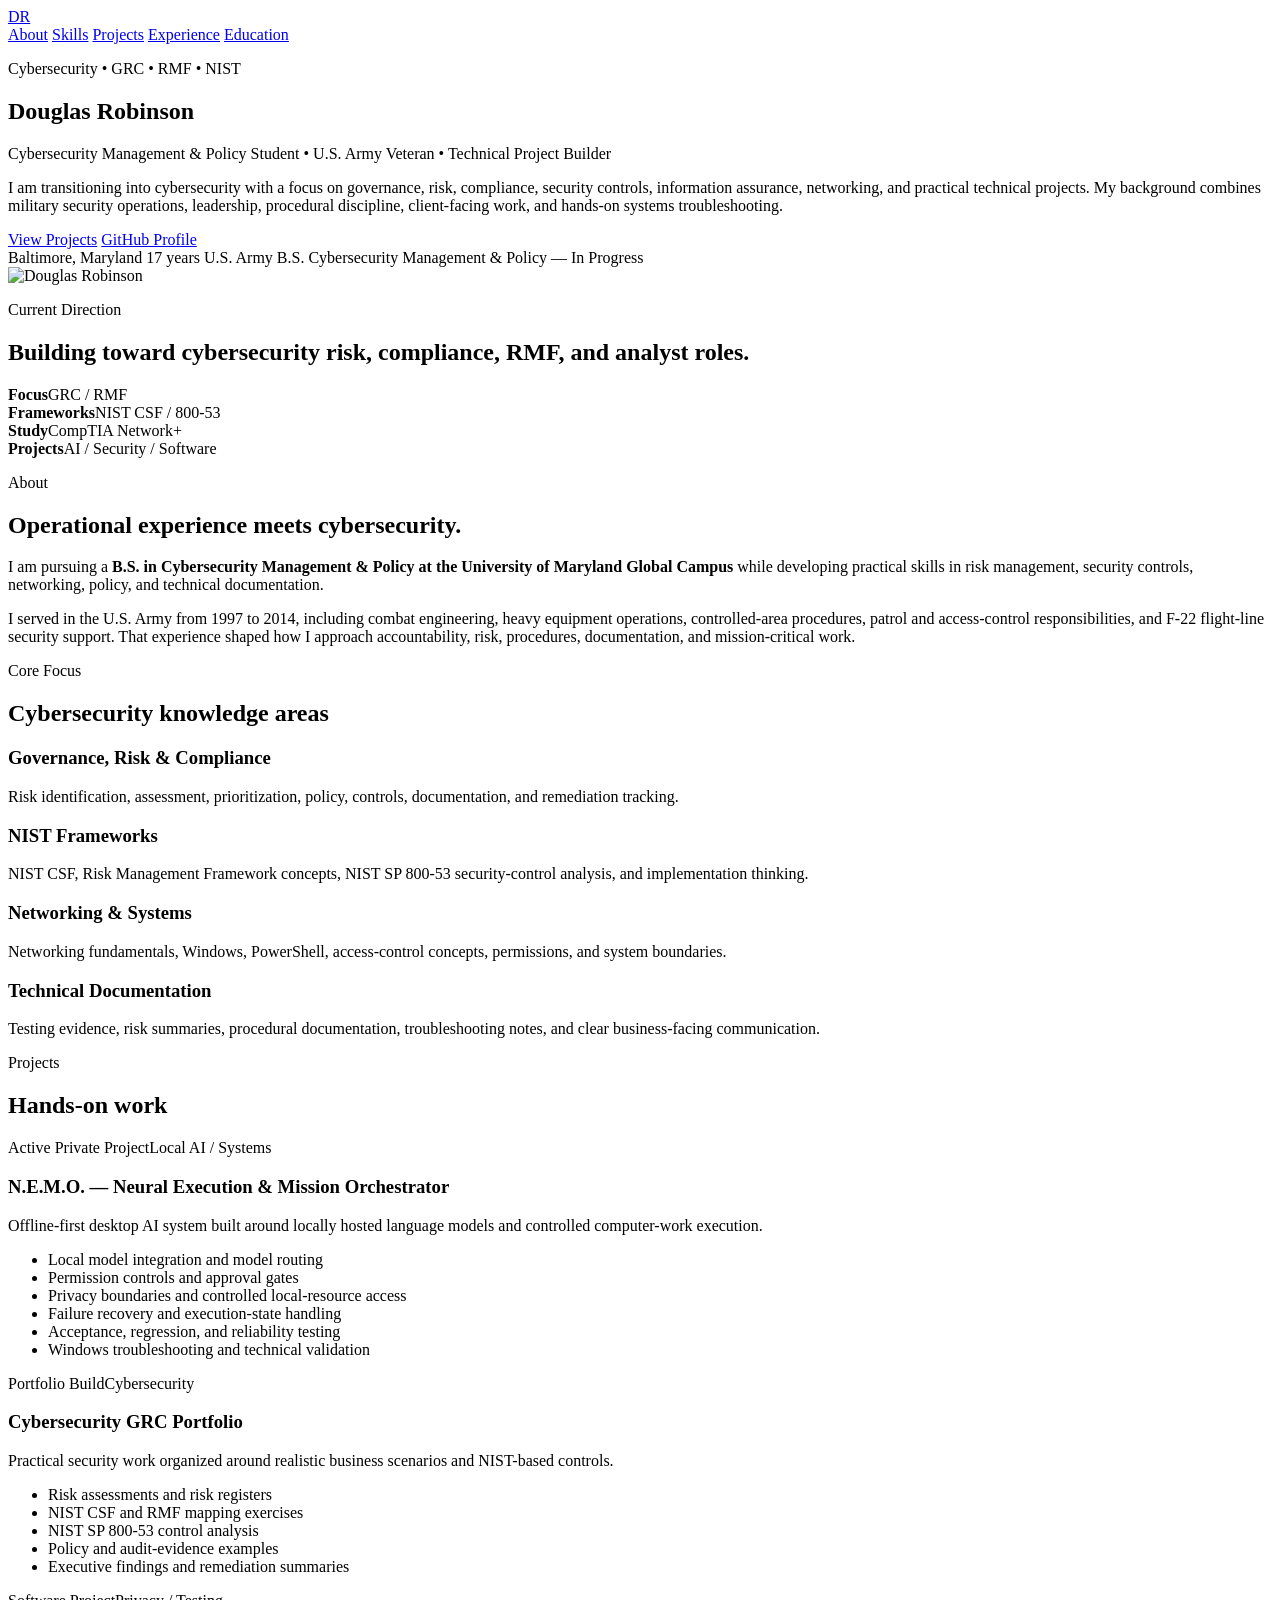
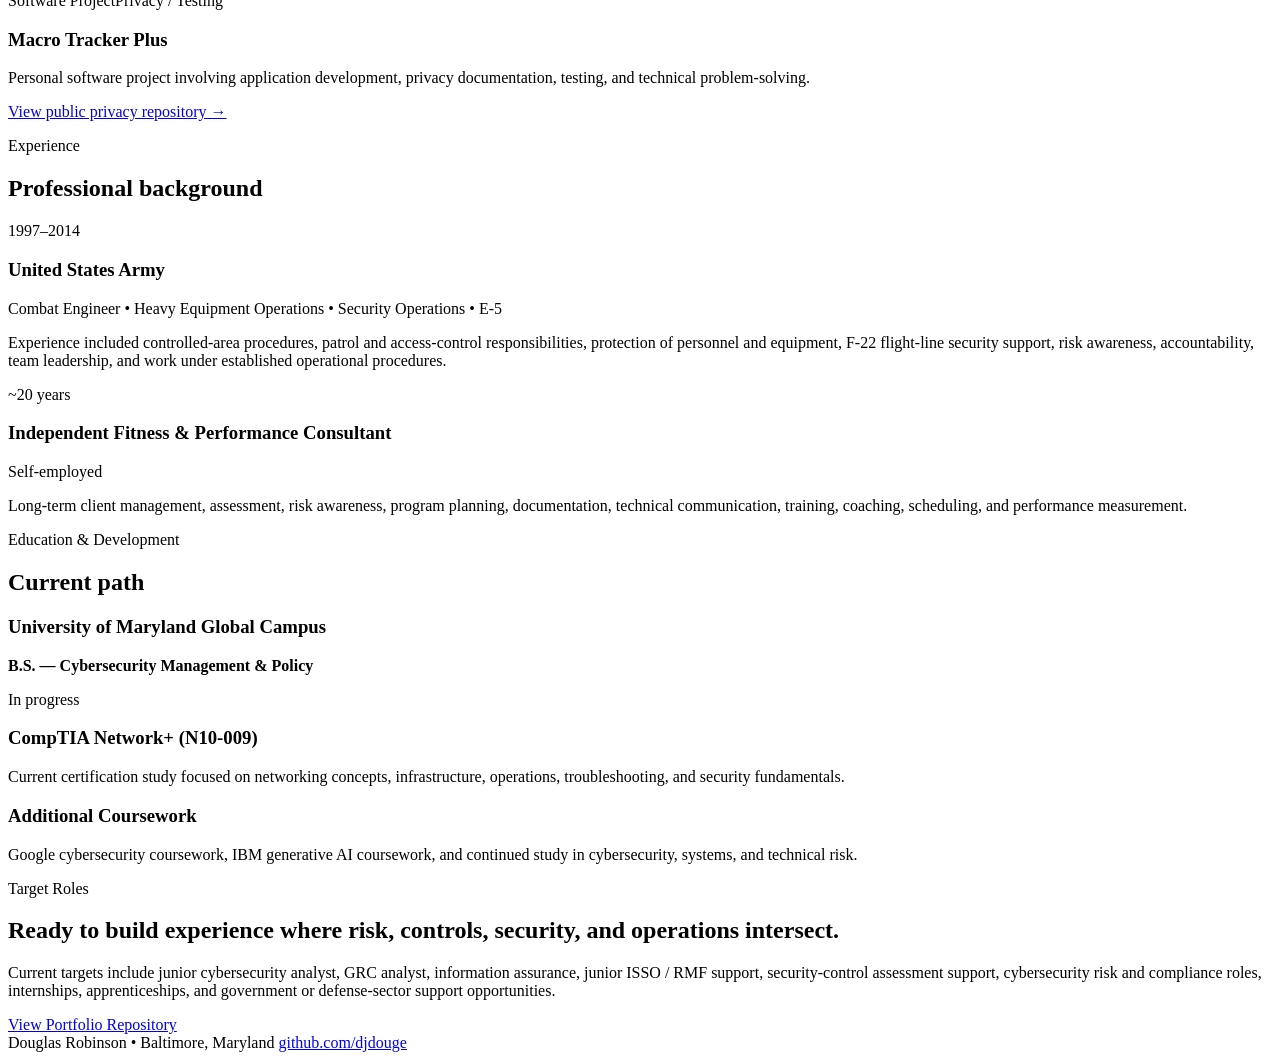
==== index.html @ 29886d63 "Add root GitHub Pages portfolio homepage" ====
<!doctype html>
<html lang="en">
<head>
  <meta charset="utf-8" />
  <meta name="viewport" content="width=device-width, initial-scale=1" />
  <meta name="description" content="Douglas Robinson cybersecurity portfolio focused on GRC, RMF, NIST frameworks, risk management, and technical projects." />
  <meta name="theme-color" content="#0b1220" />
  <title>Douglas Robinson | Cybersecurity Portfolio</title>
  <link rel="stylesheet" href="styles.css" />
</head>
<body>
  <header class="site-header">
    <div class="container nav-wrap">
      <a class="brand" href="#top">DR</a>
      <nav class="nav" aria-label="Primary navigation">
        <a href="#about">About</a>
        <a href="#skills">Skills</a>
        <a href="#projects">Projects</a>
        <a href="#experience">Experience</a>
        <a href="#education">Education</a>
      </nav>
    </div>
  </header>

  <main id="top">
    <section class="hero section">
      <div class="container hero-grid">
        <div>
          <p class="eyebrow">Cybersecurity • GRC • RMF • NIST</p>
          <h1>Douglas Robinson</h1>
          <p class="hero-title">Cybersecurity Management &amp; Policy Student • U.S. Army Veteran • Technical Project Builder</p>
          <p class="lead">I am transitioning into cybersecurity with a focus on governance, risk, compliance, security controls, information assurance, networking, and practical technical projects. My background combines military security operations, leadership, procedural discipline, client-facing work, and hands-on systems troubleshooting.</p>
          <div class="cta-row">
            <a class="button button-primary" href="#projects">View Projects</a>
            <a class="button" href="https://github.com/djdouge" target="_blank" rel="noopener noreferrer">GitHub Profile</a>
          </div>
          <div class="quick-facts" aria-label="Professional summary">
            <span>Baltimore, Maryland</span>
            <span>17 years U.S. Army</span>
            <span>B.S. Cybersecurity Management &amp; Policy — In Progress</span>
          </div>
        </div>

        <aside class="profile-card" aria-label="Profile summary">
          <img class="profile-photo" src="https://avatars.githubusercontent.com/u/194039045?v=4" alt="Douglas Robinson" />
          <div>
            <p class="profile-label">Current Direction</p>
            <h2>Building toward cybersecurity risk, compliance, RMF, and analyst roles.</h2>
          </div>
          <div class="mini-grid">
            <div><strong>Focus</strong><span>GRC / RMF</span></div>
            <div><strong>Frameworks</strong><span>NIST CSF / 800-53</span></div>
            <div><strong>Study</strong><span>CompTIA Network+</span></div>
            <div><strong>Projects</strong><span>AI / Security / Software</span></div>
          </div>
        </aside>
      </div>
    </section>

    <section id="about" class="section section-alt">
      <div class="container two-col">
        <div>
          <p class="section-kicker">About</p>
          <h2>Operational experience meets cybersecurity.</h2>
        </div>
        <div class="copy-block">
          <p>I am pursuing a <strong>B.S. in Cybersecurity Management &amp; Policy at the University of Maryland Global Campus</strong> while developing practical skills in risk management, security controls, networking, policy, and technical documentation.</p>
          <p>I served in the U.S. Army from 1997 to 2014, including combat engineering, heavy equipment operations, controlled-area procedures, patrol and access-control responsibilities, and F-22 flight-line security support. That experience shaped how I approach accountability, risk, procedures, documentation, and mission-critical work.</p>
        </div>
      </div>
    </section>

    <section id="skills" class="section">
      <div class="container">
        <p class="section-kicker">Core Focus</p>
        <h2>Cybersecurity knowledge areas</h2>
        <div class="skill-grid">
          <article class="card"><h3>Governance, Risk &amp; Compliance</h3><p>Risk identification, assessment, prioritization, policy, controls, documentation, and remediation tracking.</p></article>
          <article class="card"><h3>NIST Frameworks</h3><p>NIST CSF, Risk Management Framework concepts, NIST SP 800-53 security-control analysis, and implementation thinking.</p></article>
          <article class="card"><h3>Networking &amp; Systems</h3><p>Networking fundamentals, Windows, PowerShell, access-control concepts, permissions, and system boundaries.</p></article>
          <article class="card"><h3>Technical Documentation</h3><p>Testing evidence, risk summaries, procedural documentation, troubleshooting notes, and clear business-facing communication.</p></article>
        </div>
      </div>
    </section>

    <section id="projects" class="section section-alt">
      <div class="container">
        <p class="section-kicker">Projects</p>
        <h2>Hands-on work</h2>
        <div class="project-grid">
          <article class="project-card featured">
            <div class="project-topline"><span class="pill">Active Private Project</span><span>Local AI / Systems</span></div>
            <h3>N.E.M.O. — Neural Execution &amp; Mission Orchestrator</h3>
            <p>Offline-first desktop AI system built around locally hosted language models and controlled computer-work execution.</p>
            <ul>
              <li>Local model integration and model routing</li>
              <li>Permission controls and approval gates</li>
              <li>Privacy boundaries and controlled local-resource access</li>
              <li>Failure recovery and execution-state handling</li>
              <li>Acceptance, regression, and reliability testing</li>
              <li>Windows troubleshooting and technical validation</li>
            </ul>
          </article>

          <article class="project-card">
            <div class="project-topline"><span class="pill">Portfolio Build</span><span>Cybersecurity</span></div>
            <h3>Cybersecurity GRC Portfolio</h3>
            <p>Practical security work organized around realistic business scenarios and NIST-based controls.</p>
            <ul>
              <li>Risk assessments and risk registers</li>
              <li>NIST CSF and RMF mapping exercises</li>
              <li>NIST SP 800-53 control analysis</li>
              <li>Policy and audit-evidence examples</li>
              <li>Executive findings and remediation summaries</li>
            </ul>
          </article>

          <article class="project-card">
            <div class="project-topline"><span class="pill">Software Project</span><span>Privacy / Testing</span></div>
            <h3>Macro Tracker Plus</h3>
            <p>Personal software project involving application development, privacy documentation, testing, and technical problem-solving.</p>
            <a class="text-link" href="https://github.com/djdouge/macro-tracker-plus-privacy" target="_blank" rel="noopener noreferrer">View public privacy repository →</a>
          </article>
        </div>
      </div>
    </section>

    <section id="experience" class="section">
      <div class="container">
        <p class="section-kicker">Experience</p>
        <h2>Professional background</h2>
        <div class="timeline">
          <article class="timeline-item">
            <div class="timeline-date">1997–2014</div>
            <div>
              <h3>United States Army</h3>
              <p class="subhead">Combat Engineer • Heavy Equipment Operations • Security Operations • E-5</p>
              <p>Experience included controlled-area procedures, patrol and access-control responsibilities, protection of personnel and equipment, F-22 flight-line security support, risk awareness, accountability, team leadership, and work under established operational procedures.</p>
            </div>
          </article>
          <article class="timeline-item">
            <div class="timeline-date">~20 years</div>
            <div>
              <h3>Independent Fitness &amp; Performance Consultant</h3>
              <p class="subhead">Self-employed</p>
              <p>Long-term client management, assessment, risk awareness, program planning, documentation, technical communication, training, coaching, scheduling, and performance measurement.</p>
            </div>
          </article>
        </div>
      </div>
    </section>

    <section id="education" class="section section-alt">
      <div class="container">
        <p class="section-kicker">Education &amp; Development</p>
        <h2>Current path</h2>
        <div class="education-grid">
          <article class="card"><h3>University of Maryland Global Campus</h3><p><strong>B.S. — Cybersecurity Management &amp; Policy</strong></p><p class="muted">In progress</p></article>
          <article class="card"><h3>CompTIA Network+ (N10-009)</h3><p>Current certification study focused on networking concepts, infrastructure, operations, troubleshooting, and security fundamentals.</p></article>
          <article class="card"><h3>Additional Coursework</h3><p>Google cybersecurity coursework, IBM generative AI coursework, and continued study in cybersecurity, systems, and technical risk.</p></article>
        </div>
      </div>
    </section>

    <section class="section closing">
      <div class="container closing-card">
        <div>
          <p class="section-kicker">Target Roles</p>
          <h2>Ready to build experience where risk, controls, security, and operations intersect.</h2>
          <p>Current targets include junior cybersecurity analyst, GRC analyst, information assurance, junior ISSO / RMF support, security-control assessment support, cybersecurity risk and compliance roles, internships, apprenticeships, and government or defense-sector support opportunities.</p>
        </div>
        <a class="button button-primary" href="https://github.com/djdouge/CodeCraftHub" target="_blank" rel="noopener noreferrer">View Portfolio Repository</a>
      </div>
    </section>
  </main>

  <footer class="footer">
    <div class="container footer-wrap">
      <span>Douglas Robinson • Baltimore, Maryland</span>
      <a href="https://github.com/djdouge" target="_blank" rel="noopener noreferrer">github.com/djdouge</a>
    </div>
  </footer>
</body>
</html>
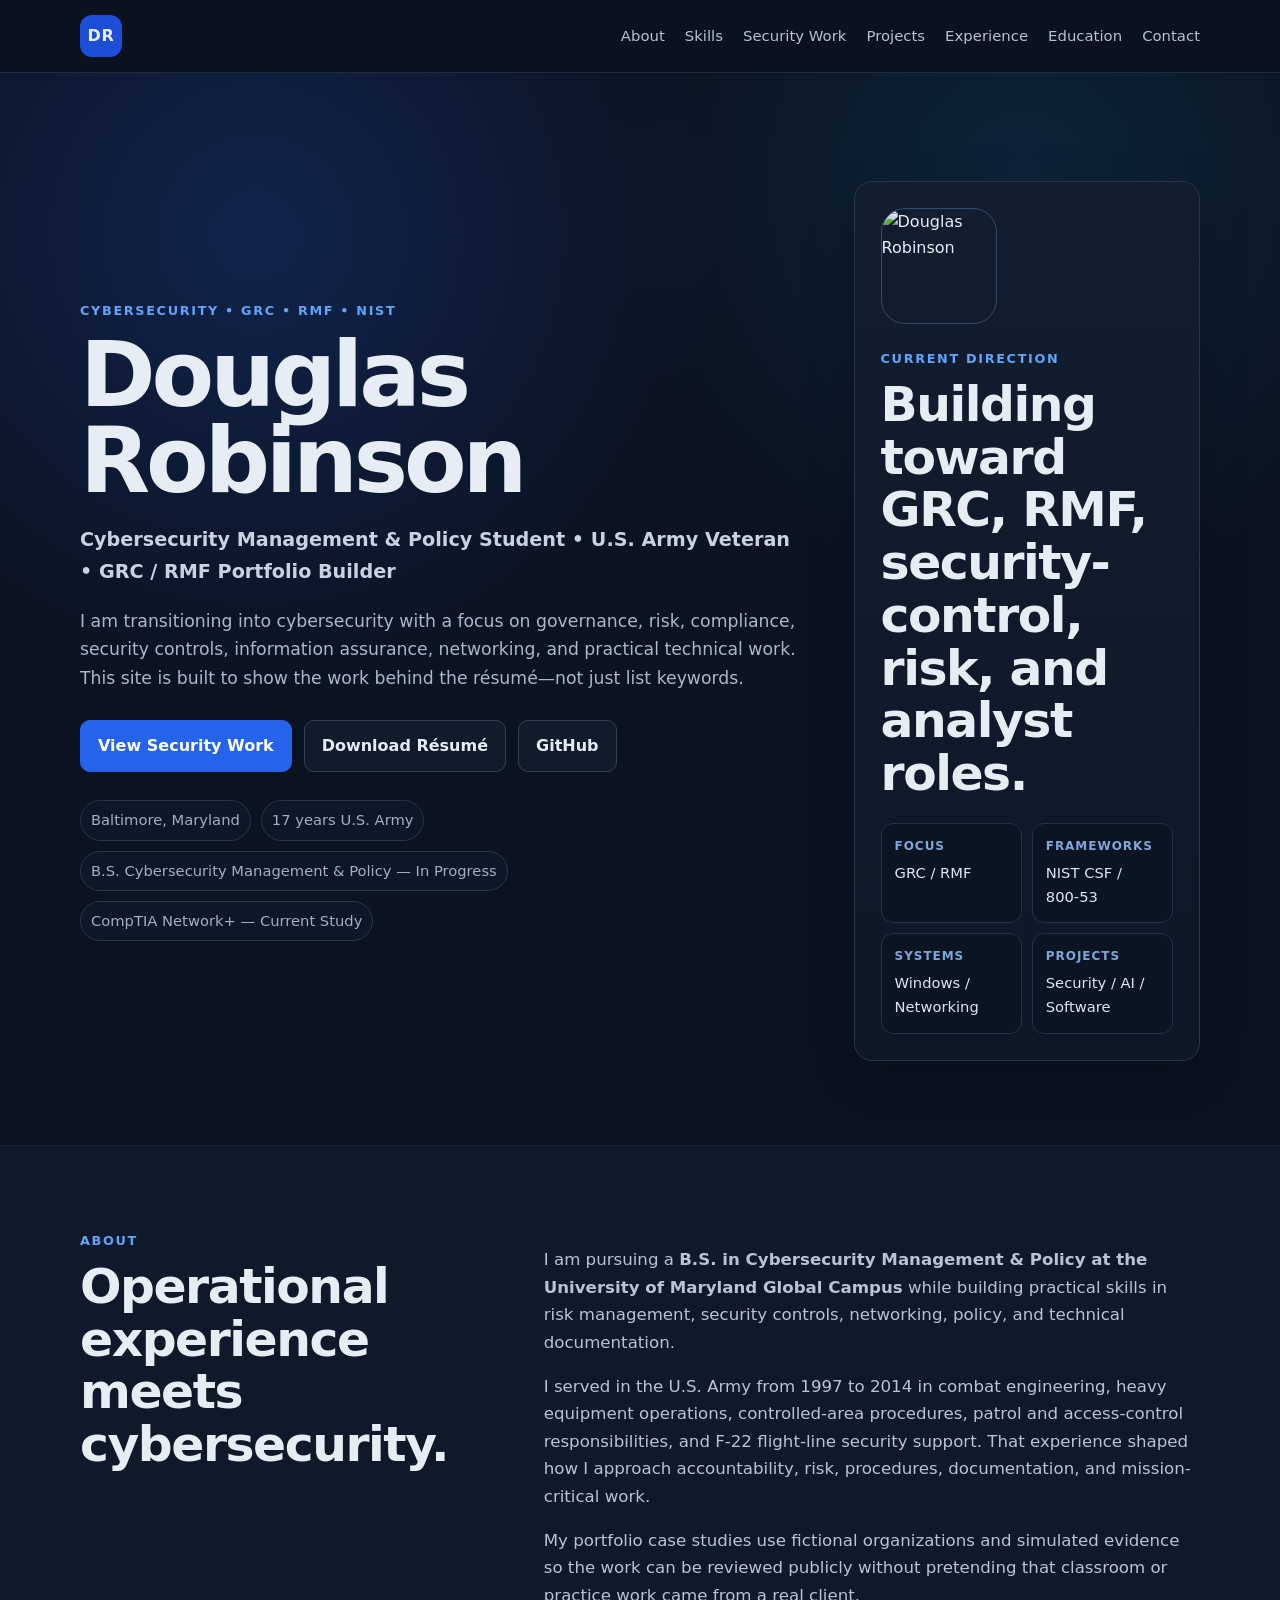
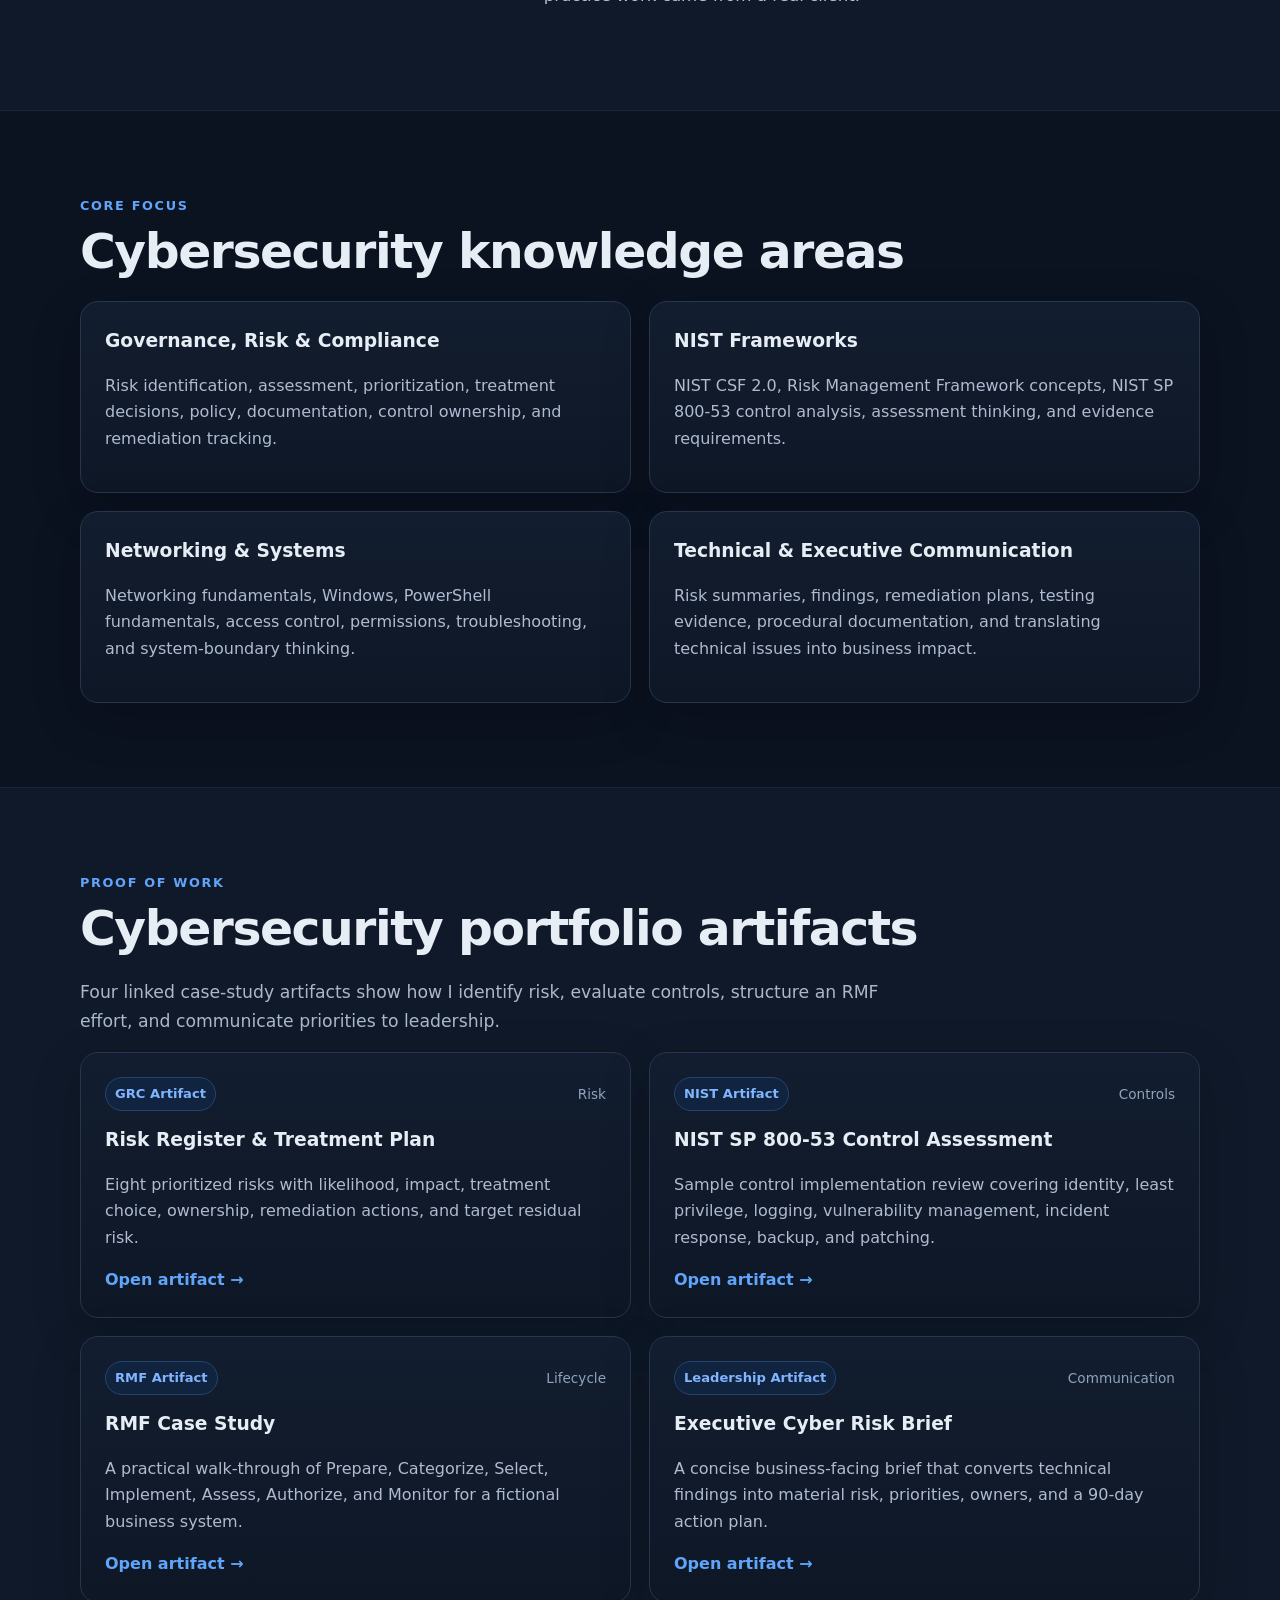
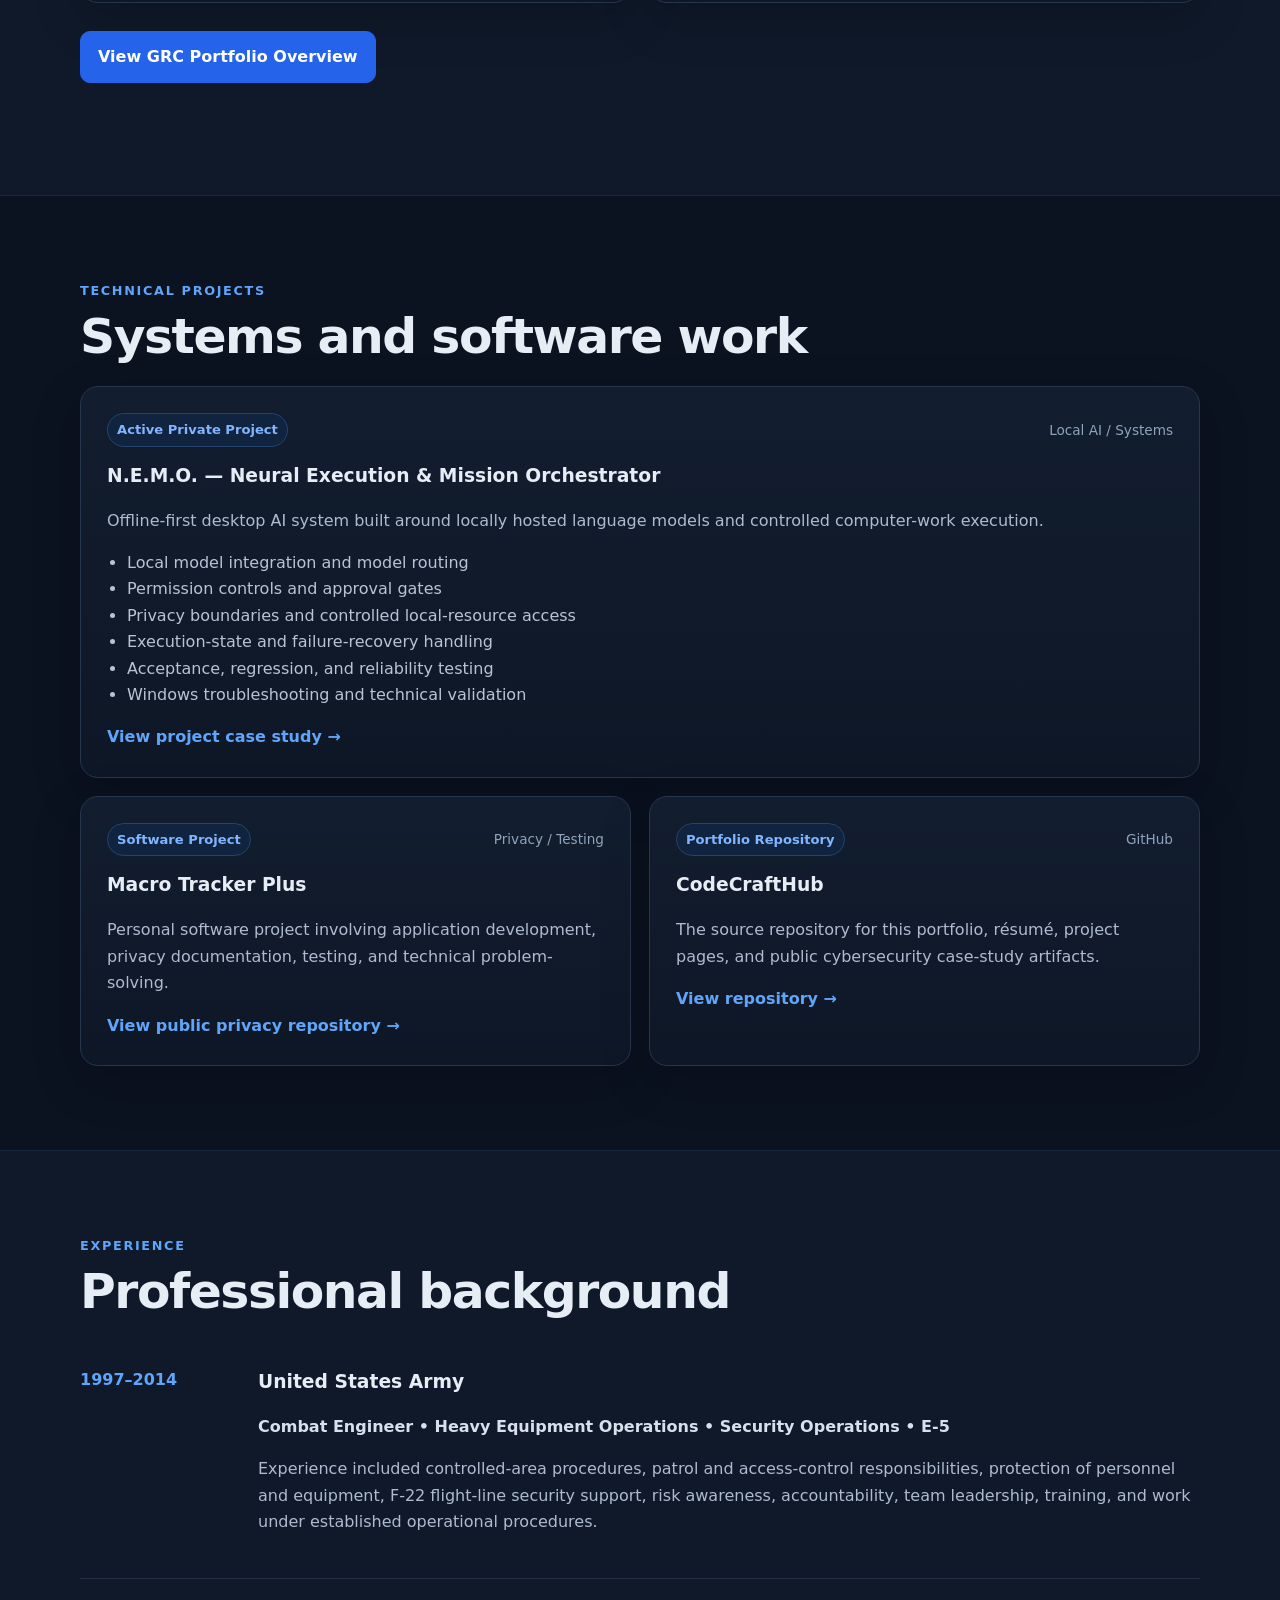
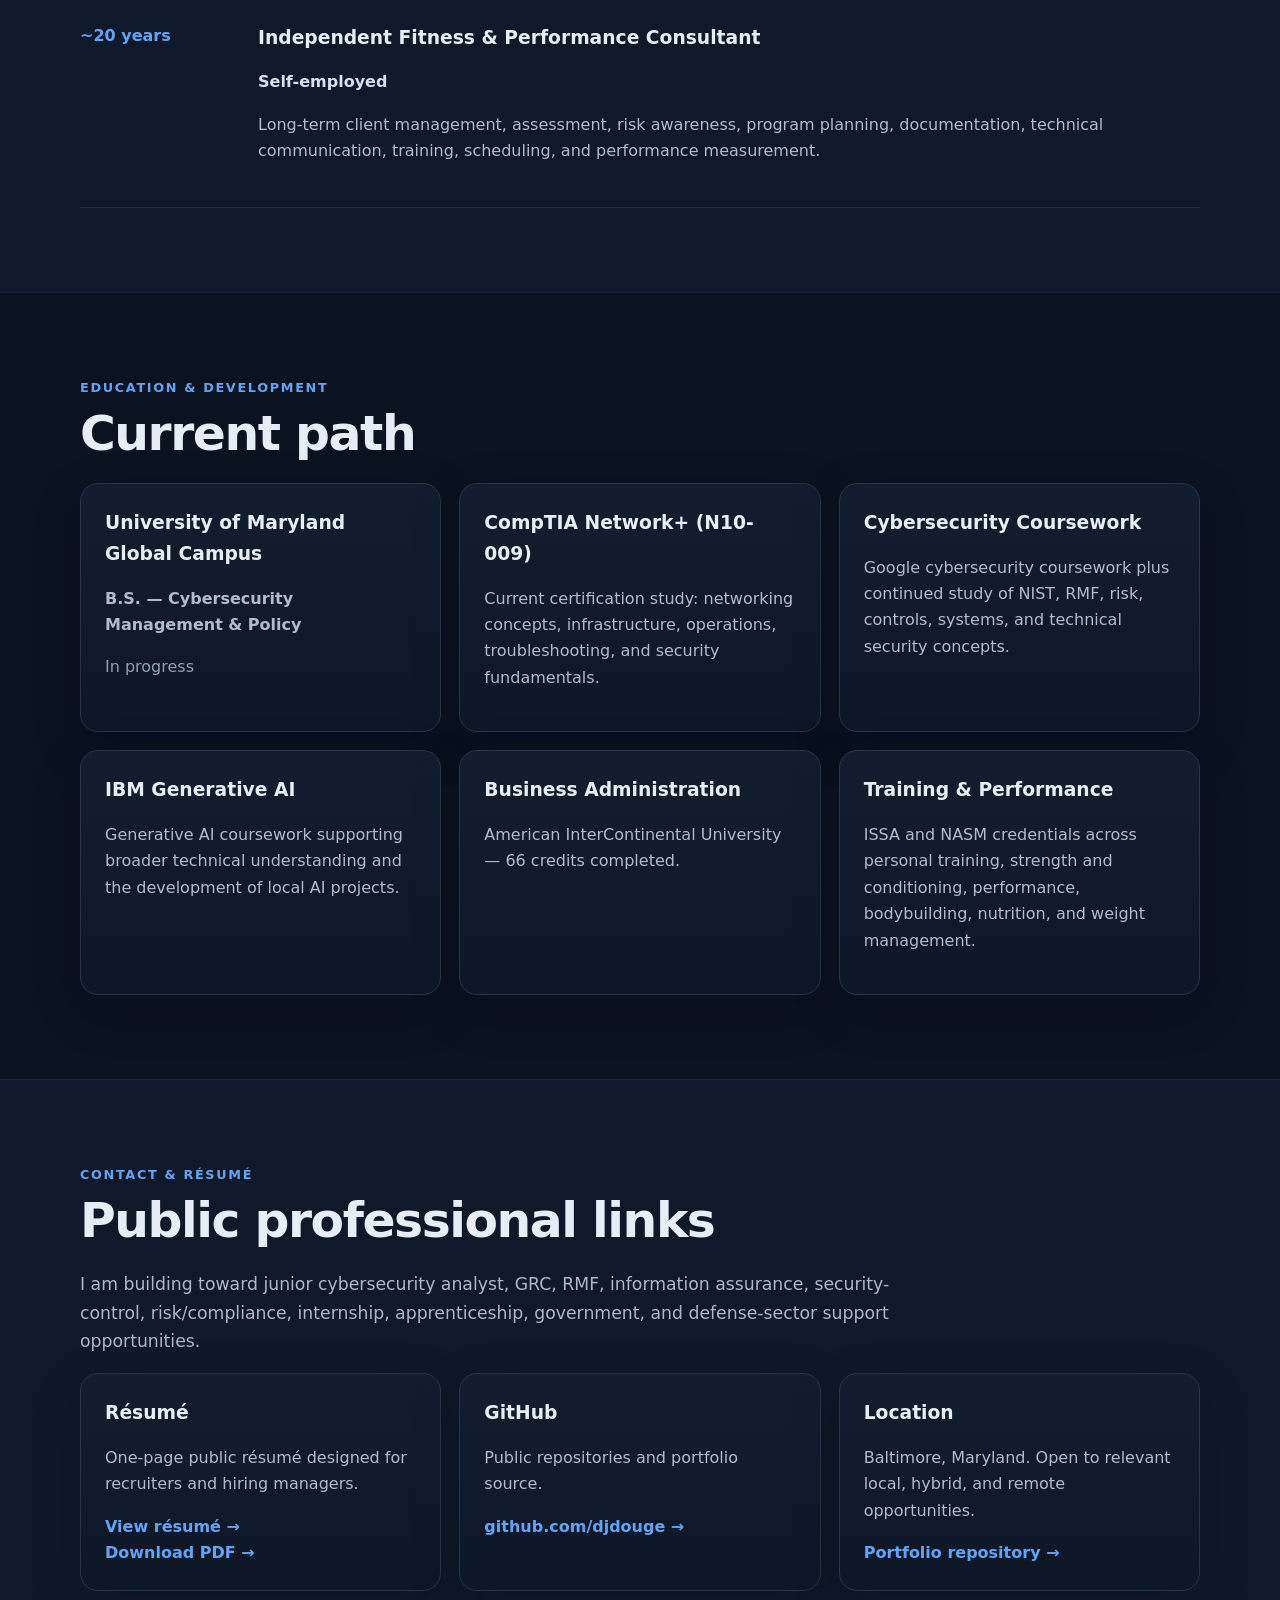
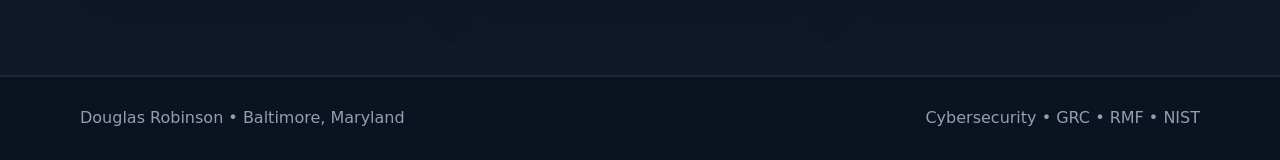
==== commit 5c8d03f6: "Turn homepage into interview-ready cybersecurity portfolio" ====
--- a/index.html
+++ b/index.html
@@ -3,182 +3,22 @@
 <head>
   <meta charset="utf-8" />
   <meta name="viewport" content="width=device-width, initial-scale=1" />
-  <meta name="description" content="Douglas Robinson cybersecurity portfolio focused on GRC, RMF, NIST frameworks, risk management, and technical projects." />
+  <meta name="description" content="Douglas Robinson cybersecurity portfolio featuring GRC, RMF, NIST control assessment, risk management, technical projects, military experience, and a public resume." />
   <meta name="theme-color" content="#0b1220" />
   <title>Douglas Robinson | Cybersecurity Portfolio</title>
   <link rel="stylesheet" href="styles.css" />
 </head>
 <body>
-  <header class="site-header">
-    <div class="container nav-wrap">
-      <a class="brand" href="#top">DR</a>
-      <nav class="nav" aria-label="Primary navigation">
-        <a href="#about">About</a>
-        <a href="#skills">Skills</a>
-        <a href="#projects">Projects</a>
-        <a href="#experience">Experience</a>
-        <a href="#education">Education</a>
-      </nav>
-    </div>
-  </header>
-
-  <main id="top">
-    <section class="hero section">
-      <div class="container hero-grid">
-        <div>
-          <p class="eyebrow">Cybersecurity • GRC • RMF • NIST</p>
-          <h1>Douglas Robinson</h1>
-          <p class="hero-title">Cybersecurity Management &amp; Policy Student • U.S. Army Veteran • Technical Project Builder</p>
-          <p class="lead">I am transitioning into cybersecurity with a focus on governance, risk, compliance, security controls, information assurance, networking, and practical technical projects. My background combines military security operations, leadership, procedural discipline, client-facing work, and hands-on systems troubleshooting.</p>
-          <div class="cta-row">
-            <a class="button button-primary" href="#projects">View Projects</a>
-            <a class="button" href="https://github.com/djdouge" target="_blank" rel="noopener noreferrer">GitHub Profile</a>
-          </div>
-          <div class="quick-facts" aria-label="Professional summary">
-            <span>Baltimore, Maryland</span>
-            <span>17 years U.S. Army</span>
-            <span>B.S. Cybersecurity Management &amp; Policy — In Progress</span>
-          </div>
-        </div>
-
-        <aside class="profile-card" aria-label="Profile summary">
-          <img class="profile-photo" src="https://avatars.githubusercontent.com/u/194039045?v=4" alt="Douglas Robinson" />
-          <div>
-            <p class="profile-label">Current Direction</p>
-            <h2>Building toward cybersecurity risk, compliance, RMF, and analyst roles.</h2>
-          </div>
-          <div class="mini-grid">
-            <div><strong>Focus</strong><span>GRC / RMF</span></div>
-            <div><strong>Frameworks</strong><span>NIST CSF / 800-53</span></div>
-            <div><strong>Study</strong><span>CompTIA Network+</span></div>
-            <div><strong>Projects</strong><span>AI / Security / Software</span></div>
-          </div>
-        </aside>
-      </div>
-    </section>
-
-    <section id="about" class="section section-alt">
-      <div class="container two-col">
-        <div>
-          <p class="section-kicker">About</p>
-          <h2>Operational experience meets cybersecurity.</h2>
-        </div>
-        <div class="copy-block">
-          <p>I am pursuing a <strong>B.S. in Cybersecurity Management &amp; Policy at the University of Maryland Global Campus</strong> while developing practical skills in risk management, security controls, networking, policy, and technical documentation.</p>
-          <p>I served in the U.S. Army from 1997 to 2014, including combat engineering, heavy equipment operations, controlled-area procedures, patrol and access-control responsibilities, and F-22 flight-line security support. That experience shaped how I approach accountability, risk, procedures, documentation, and mission-critical work.</p>
-        </div>
-      </div>
-    </section>
-
-    <section id="skills" class="section">
-      <div class="container">
-        <p class="section-kicker">Core Focus</p>
-        <h2>Cybersecurity knowledge areas</h2>
-        <div class="skill-grid">
-          <article class="card"><h3>Governance, Risk &amp; Compliance</h3><p>Risk identification, assessment, prioritization, policy, controls, documentation, and remediation tracking.</p></article>
-          <article class="card"><h3>NIST Frameworks</h3><p>NIST CSF, Risk Management Framework concepts, NIST SP 800-53 security-control analysis, and implementation thinking.</p></article>
-          <article class="card"><h3>Networking &amp; Systems</h3><p>Networking fundamentals, Windows, PowerShell, access-control concepts, permissions, and system boundaries.</p></article>
-          <article class="card"><h3>Technical Documentation</h3><p>Testing evidence, risk summaries, procedural documentation, troubleshooting notes, and clear business-facing communication.</p></article>
-        </div>
-      </div>
-    </section>
-
-    <section id="projects" class="section section-alt">
-      <div class="container">
-        <p class="section-kicker">Projects</p>
-        <h2>Hands-on work</h2>
-        <div class="project-grid">
-          <article class="project-card featured">
-            <div class="project-topline"><span class="pill">Active Private Project</span><span>Local AI / Systems</span></div>
-            <h3>N.E.M.O. — Neural Execution &amp; Mission Orchestrator</h3>
-            <p>Offline-first desktop AI system built around locally hosted language models and controlled computer-work execution.</p>
-            <ul>
-              <li>Local model integration and model routing</li>
-              <li>Permission controls and approval gates</li>
-              <li>Privacy boundaries and controlled local-resource access</li>
-              <li>Failure recovery and execution-state handling</li>
-              <li>Acceptance, regression, and reliability testing</li>
-              <li>Windows troubleshooting and technical validation</li>
-            </ul>
-          </article>
-
-          <article class="project-card">
-            <div class="project-topline"><span class="pill">Portfolio Build</span><span>Cybersecurity</span></div>
-            <h3>Cybersecurity GRC Portfolio</h3>
-            <p>Practical security work organized around realistic business scenarios and NIST-based controls.</p>
-            <ul>
-              <li>Risk assessments and risk registers</li>
-              <li>NIST CSF and RMF mapping exercises</li>
-              <li>NIST SP 800-53 control analysis</li>
-              <li>Policy and audit-evidence examples</li>
-              <li>Executive findings and remediation summaries</li>
-            </ul>
-          </article>
-
-          <article class="project-card">
-            <div class="project-topline"><span class="pill">Software Project</span><span>Privacy / Testing</span></div>
-            <h3>Macro Tracker Plus</h3>
-            <p>Personal software project involving application development, privacy documentation, testing, and technical problem-solving.</p>
-            <a class="text-link" href="https://github.com/djdouge/macro-tracker-plus-privacy" target="_blank" rel="noopener noreferrer">View public privacy repository →</a>
-          </article>
-        </div>
-      </div>
-    </section>
-
-    <section id="experience" class="section">
-      <div class="container">
-        <p class="section-kicker">Experience</p>
-        <h2>Professional background</h2>
-        <div class="timeline">
-          <article class="timeline-item">
-            <div class="timeline-date">1997–2014</div>
-            <div>
-              <h3>United States Army</h3>
-              <p class="subhead">Combat Engineer • Heavy Equipment Operations • Security Operations • E-5</p>
-              <p>Experience included controlled-area procedures, patrol and access-control responsibilities, protection of personnel and equipment, F-22 flight-line security support, risk awareness, accountability, team leadership, and work under established operational procedures.</p>
-            </div>
-          </article>
-          <article class="timeline-item">
-            <div class="timeline-date">~20 years</div>
-            <div>
-              <h3>Independent Fitness &amp; Performance Consultant</h3>
-              <p class="subhead">Self-employed</p>
-              <p>Long-term client management, assessment, risk awareness, program planning, documentation, technical communication, training, coaching, scheduling, and performance measurement.</p>
-            </div>
-          </article>
-        </div>
-      </div>
-    </section>
-
-    <section id="education" class="section section-alt">
-      <div class="container">
-        <p class="section-kicker">Education &amp; Development</p>
-        <h2>Current path</h2>
-        <div class="education-grid">
-          <article class="card"><h3>University of Maryland Global Campus</h3><p><strong>B.S. — Cybersecurity Management &amp; Policy</strong></p><p class="muted">In progress</p></article>
-          <article class="card"><h3>CompTIA Network+ (N10-009)</h3><p>Current certification study focused on networking concepts, infrastructure, operations, troubleshooting, and security fundamentals.</p></article>
-          <article class="card"><h3>Additional Coursework</h3><p>Google cybersecurity coursework, IBM generative AI coursework, and continued study in cybersecurity, systems, and technical risk.</p></article>
-        </div>
-      </div>
-    </section>
-
-    <section class="section closing">
-      <div class="container closing-card">
-        <div>
-          <p class="section-kicker">Target Roles</p>
-          <h2>Ready to build experience where risk, controls, security, and operations intersect.</h2>
-          <p>Current targets include junior cybersecurity analyst, GRC analyst, information assurance, junior ISSO / RMF support, security-control assessment support, cybersecurity risk and compliance roles, internships, apprenticeships, and government or defense-sector support opportunities.</p>
-        </div>
-        <a class="button button-primary" href="https://github.com/djdouge/CodeCraftHub" target="_blank" rel="noopener noreferrer">View Portfolio Repository</a>
-      </div>
-    </section>
-  </main>
-
-  <footer class="footer">
-    <div class="container footer-wrap">
-      <span>Douglas Robinson • Baltimore, Maryland</span>
-      <a href="https://github.com/djdouge" target="_blank" rel="noopener noreferrer">github.com/djdouge</a>
-    </div>
-  </footer>
-</body>
-</html>
+<header class="site-header"><div class="container nav-wrap"><a class="brand" href="#top">DR</a><nav class="nav" aria-label="Primary navigation"><a href="#about">About</a><a href="#skills">Skills</a><a href="#portfolio">Security Work</a><a href="#projects">Projects</a><a href="#experience">Experience</a><a href="#education">Education</a><a href="#contact">Contact</a></nav></div></header>
+<main id="top">
+<section class="hero section"><div class="container hero-grid"><div><p class="eyebrow">Cybersecurity • GRC • RMF • NIST</p><h1>Douglas Robinson</h1><p class="hero-title">Cybersecurity Management &amp; Policy Student • U.S. Army Veteran • GRC / RMF Portfolio Builder</p><p class="lead">I am transitioning into cybersecurity with a focus on governance, risk, compliance, security controls, information assurance, networking, and practical technical work. This site is built to show the work behind the résumé—not just list keywords.</p><div class="cta-row"><a class="button button-primary" href="#portfolio">View Security Work</a><a class="button" href="Douglas_Robinson_Public_Resume.pdf" download>Download Résumé</a><a class="button" href="https://github.com/djdouge" target="_blank" rel="noopener noreferrer">GitHub</a></div><div class="quick-facts"><span>Baltimore, Maryland</span><span>17 years U.S. Army</span><span>B.S. Cybersecurity Management &amp; Policy — In Progress</span><span>CompTIA Network+ — Current Study</span></div></div><aside class="profile-card"><img class="profile-photo" src="https://avatars.githubusercontent.com/u/194039045?v=4" alt="Douglas Robinson" /><p class="profile-label">Current Direction</p><h2>Building toward GRC, RMF, security-control, risk, and analyst roles.</h2><div class="mini-grid"><div><strong>Focus</strong><span>GRC / RMF</span></div><div><strong>Frameworks</strong><span>NIST CSF / 800-53</span></div><div><strong>Systems</strong><span>Windows / Networking</span></div><div><strong>Projects</strong><span>Security / AI / Software</span></div></div></aside></div></section>
+<section id="about" class="section section-alt"><div class="container two-col"><div><p class="section-kicker">About</p><h2>Operational experience meets cybersecurity.</h2></div><div class="copy-block"><p>I am pursuing a <strong>B.S. in Cybersecurity Management &amp; Policy at the University of Maryland Global Campus</strong> while building practical skills in risk management, security controls, networking, policy, and technical documentation.</p><p>I served in the U.S. Army from 1997 to 2014 in combat engineering, heavy equipment operations, controlled-area procedures, patrol and access-control responsibilities, and F-22 flight-line security support. That experience shaped how I approach accountability, risk, procedures, documentation, and mission-critical work.</p><p>My portfolio case studies use fictional organizations and simulated evidence so the work can be reviewed publicly without pretending that classroom or practice work came from a real client.</p></div></div></section>
+<section id="skills" class="section"><div class="container"><p class="section-kicker">Core Focus</p><h2>Cybersecurity knowledge areas</h2><div class="skill-grid"><article class="card"><h3>Governance, Risk &amp; Compliance</h3><p>Risk identification, assessment, prioritization, treatment decisions, policy, documentation, control ownership, and remediation tracking.</p></article><article class="card"><h3>NIST Frameworks</h3><p>NIST CSF 2.0, Risk Management Framework concepts, NIST SP 800-53 control analysis, assessment thinking, and evidence requirements.</p></article><article class="card"><h3>Networking &amp; Systems</h3><p>Networking fundamentals, Windows, PowerShell fundamentals, access control, permissions, troubleshooting, and system-boundary thinking.</p></article><article class="card"><h3>Technical &amp; Executive Communication</h3><p>Risk summaries, findings, remediation plans, testing evidence, procedural documentation, and translating technical issues into business impact.</p></article></div></div></section>
+<section id="portfolio" class="section section-alt"><div class="container"><p class="section-kicker">Proof of Work</p><h2>Cybersecurity portfolio artifacts</h2><p class="lead">Four linked case-study artifacts show how I identify risk, evaluate controls, structure an RMF effort, and communicate priorities to leadership.</p><div class="artifact-grid"><article class="artifact-card"><div class="project-topline"><span class="pill">GRC Artifact</span><span>Risk</span></div><h3>Risk Register &amp; Treatment Plan</h3><p>Eight prioritized risks with likelihood, impact, treatment choice, ownership, remediation actions, and target residual risk.</p><a class="text-link" href="artifacts/risk-register.html">Open artifact →</a></article><article class="artifact-card"><div class="project-topline"><span class="pill">NIST Artifact</span><span>Controls</span></div><h3>NIST SP 800-53 Control Assessment</h3><p>Sample control implementation review covering identity, least privilege, logging, vulnerability management, incident response, backup, and patching.</p><a class="text-link" href="artifacts/control-assessment.html">Open artifact →</a></article><article class="artifact-card"><div class="project-topline"><span class="pill">RMF Artifact</span><span>Lifecycle</span></div><h3>RMF Case Study</h3><p>A practical walk-through of Prepare, Categorize, Select, Implement, Assess, Authorize, and Monitor for a fictional business system.</p><a class="text-link" href="artifacts/rmf-case-study.html">Open artifact →</a></article><article class="artifact-card"><div class="project-topline"><span class="pill">Leadership Artifact</span><span>Communication</span></div><h3>Executive Cyber Risk Brief</h3><p>A concise business-facing brief that converts technical findings into material risk, priorities, owners, and a 90-day action plan.</p><a class="text-link" href="artifacts/executive-risk-brief.html">Open artifact →</a></article></div><div class="cta-row"><a class="button button-primary" href="projects/grc.html">View GRC Portfolio Overview</a></div></div></section>
+<section id="projects" class="section"><div class="container"><p class="section-kicker">Technical Projects</p><h2>Systems and software work</h2><div class="project-grid"><article class="project-card featured"><div class="project-topline"><span class="pill">Active Private Project</span><span>Local AI / Systems</span></div><h3>N.E.M.O. — Neural Execution &amp; Mission Orchestrator</h3><p>Offline-first desktop AI system built around locally hosted language models and controlled computer-work execution.</p><ul><li>Local model integration and model routing</li><li>Permission controls and approval gates</li><li>Privacy boundaries and controlled local-resource access</li><li>Execution-state and failure-recovery handling</li><li>Acceptance, regression, and reliability testing</li><li>Windows troubleshooting and technical validation</li></ul><a class="text-link" href="projects/nemo.html">View project case study →</a></article><article class="project-card"><div class="project-topline"><span class="pill">Software Project</span><span>Privacy / Testing</span></div><h3>Macro Tracker Plus</h3><p>Personal software project involving application development, privacy documentation, testing, and technical problem-solving.</p><a class="text-link" href="https://github.com/djdouge/macro-tracker-plus-privacy" target="_blank" rel="noopener noreferrer">View public privacy repository →</a></article><article class="project-card"><div class="project-topline"><span class="pill">Portfolio Repository</span><span>GitHub</span></div><h3>CodeCraftHub</h3><p>The source repository for this portfolio, résumé, project pages, and public cybersecurity case-study artifacts.</p><a class="text-link" href="https://github.com/djdouge/CodeCraftHub" target="_blank" rel="noopener noreferrer">View repository →</a></article></div></div></section>
+<section id="experience" class="section section-alt"><div class="container"><p class="section-kicker">Experience</p><h2>Professional background</h2><div class="timeline"><article class="timeline-item"><div class="timeline-date">1997–2014</div><div><h3>United States Army</h3><p class="subhead">Combat Engineer • Heavy Equipment Operations • Security Operations • E-5</p><p>Experience included controlled-area procedures, patrol and access-control responsibilities, protection of personnel and equipment, F-22 flight-line security support, risk awareness, accountability, team leadership, training, and work under established operational procedures.</p></div></article><article class="timeline-item"><div class="timeline-date">~20 years</div><div><h3>Independent Fitness &amp; Performance Consultant</h3><p class="subhead">Self-employed</p><p>Long-term client management, assessment, risk awareness, program planning, documentation, technical communication, training, scheduling, and performance measurement.</p></div></article></div></div></section>
+<section id="education" class="section"><div class="container"><p class="section-kicker">Education &amp; Development</p><h2>Current path</h2><div class="credential-grid"><article class="card"><h3>University of Maryland Global Campus</h3><p><strong>B.S. — Cybersecurity Management &amp; Policy</strong></p><p class="muted">In progress</p></article><article class="card"><h3>CompTIA Network+ (N10-009)</h3><p>Current certification study: networking concepts, infrastructure, operations, troubleshooting, and security fundamentals.</p></article><article class="card"><h3>Cybersecurity Coursework</h3><p>Google cybersecurity coursework plus continued study of NIST, RMF, risk, controls, systems, and technical security concepts.</p></article><article class="card"><h3>IBM Generative AI</h3><p>Generative AI coursework supporting broader technical understanding and the development of local AI projects.</p></article><article class="card"><h3>Business Administration</h3><p>American InterContinental University — 66 credits completed.</p></article><article class="card"><h3>Training &amp; Performance</h3><p>ISSA and NASM credentials across personal training, strength and conditioning, performance, bodybuilding, nutrition, and weight management.</p></article></div></div></section>
+<section id="contact" class="section section-alt"><div class="container"><p class="section-kicker">Contact &amp; Résumé</p><h2>Public professional links</h2><p class="lead">I am building toward junior cybersecurity analyst, GRC, RMF, information assurance, security-control, risk/compliance, internship, apprenticeship, government, and defense-sector support opportunities.</p><div class="contact-grid"><article class="contact-card"><h3>Résumé</h3><p>One-page public résumé designed for recruiters and hiring managers.</p><a class="text-link" href="resume.html">View résumé →</a><br><a class="text-link" href="Douglas_Robinson_Public_Resume.pdf" download>Download PDF →</a></article><article class="contact-card"><h3>GitHub</h3><p>Public repositories and portfolio source.</p><a class="text-link" href="https://github.com/djdouge" target="_blank" rel="noopener noreferrer">github.com/djdouge →</a></article><article class="contact-card"><h3>Location</h3><p>Baltimore, Maryland. Open to relevant local, hybrid, and remote opportunities.</p><a class="text-link" href="https://github.com/djdouge/CodeCraftHub" target="_blank" rel="noopener noreferrer">Portfolio repository →</a></article></div></div></section>
+</main>
+<footer class="footer"><div class="container footer-wrap"><span>Douglas Robinson • Baltimore, Maryland</span><span>Cybersecurity • GRC • RMF • NIST</span></div></footer>
+</body></html>
--- a/styles.css
+++ b/styles.css
@@ -0,0 +1 @@
+*{box-sizing:border-box}html{scroll-behavior:smooth}body{margin:0;font-family:Inter,ui-sans-serif,system-ui,-apple-system,BlinkMacSystemFont,"Segoe UI",sans-serif;background:#0b1220;color:#e7edf5;line-height:1.65}a{color:inherit;text-decoration:none}img{max-width:100%;display:block}.container{width:min(1120px,calc(100% - 40px));margin:0 auto}.site-header{position:sticky;top:0;z-index:20;background:rgba(11,18,32,.9);backdrop-filter:blur(14px);border-bottom:1px solid #1f2a3a}.nav-wrap{display:flex;align-items:center;justify-content:space-between;min-height:72px}.brand{display:grid;place-items:center;width:42px;height:42px;border-radius:12px;background:#1d4ed8;font-weight:800;letter-spacing:.04em}.nav{display:flex;gap:20px;font-size:.93rem;color:#b7c3d3}.nav a:hover,.text-link:hover{color:#fff}.section{padding:84px 0}.section-alt{background:#0f1929;border-top:1px solid #18263a;border-bottom:1px solid #18263a}.hero{padding-top:108px;background:radial-gradient(circle at 20% 15%,rgba(37,99,235,.22),transparent 34%),radial-gradient(circle at 80% 10%,rgba(14,165,233,.12),transparent 30%)}.hero-grid{display:grid;grid-template-columns:minmax(0,1.35fr) minmax(320px,.65fr);gap:54px;align-items:center}.eyebrow,.section-kicker,.profile-label{margin:0 0 10px;color:#60a5fa;text-transform:uppercase;letter-spacing:.13em;font-size:.8rem;font-weight:800}.hero h1,.page-hero h1{font-size:clamp(3rem,8vw,5.7rem);line-height:.95;margin:0 0 18px;letter-spacing:-.045em}.page-hero h1{font-size:clamp(2.7rem,6vw,4.7rem)}.hero-title{font-size:1.2rem;font-weight:700;color:#c7d2e2;max-width:820px}.lead{font-size:1.08rem;color:#aab8cb;max-width:850px}.cta-row{display:flex;gap:12px;flex-wrap:wrap;margin:28px 0}.button{display:inline-flex;align-items:center;justify-content:center;padding:12px 17px;border:1px solid #334155;border-radius:10px;background:#111b2c;font-weight:750;transition:.2s ease}.button:hover{transform:translateY(-1px);border-color:#4b6485}.button-primary{background:#2563eb;border-color:#2563eb;color:#fff}.button-quiet{background:transparent}.quick-facts{display:flex;flex-wrap:wrap;gap:10px;color:#9fb0c5;font-size:.92rem}.quick-facts span{padding:7px 10px;border:1px solid #28364a;border-radius:999px;background:#0d1727}.profile-card,.card,.project-card,.closing-card,.artifact-card,.contact-card,.callout,.resume-sheet{background:linear-gradient(180deg,#121d2f,#0e1726);border:1px solid #26364c;border-radius:18px;box-shadow:0 16px 50px rgba(0,0,0,.18)}.profile-card{padding:26px}.profile-photo{width:116px;height:116px;object-fit:cover;border-radius:24px;border:1px solid #334b6a;margin-bottom:24px}.profile-card h2{font-size:1.35rem;margin:.2rem 0 1.25rem}.mini-grid,.stat-grid{display:grid;grid-template-columns:1fr 1fr;gap:10px}.mini-grid div,.stat-grid div{padding:13px;border-radius:12px;background:#0b1422;border:1px solid #233149}.mini-grid strong,.mini-grid span,.stat-grid strong,.stat-grid span{display:block}.mini-grid strong,.stat-grid strong{font-size:.75rem;text-transform:uppercase;letter-spacing:.08em;color:#7fa7d8}.mini-grid span,.stat-grid span{margin-top:4px;font-size:.92rem;color:#dce6f3}.two-col{display:grid;grid-template-columns:.75fr 1.25fr;gap:70px}.section h2,.content-block h2{font-size:clamp(2rem,4vw,3.05rem);line-height:1.08;letter-spacing:-.03em;margin:.2rem 0 1.4rem}.copy-block p,.content-block p{font-size:1.04rem;color:#b8c4d4}.skill-grid,.education-grid,.artifact-grid,.contact-grid,.credential-grid{display:grid;grid-template-columns:repeat(2,minmax(0,1fr));gap:18px}.education-grid{grid-template-columns:repeat(3,minmax(0,1fr))}.artifact-grid{grid-template-columns:repeat(2,minmax(0,1fr))}.contact-grid{grid-template-columns:repeat(3,minmax(0,1fr))}.credential-grid{grid-template-columns:repeat(3,minmax(0,1fr))}.card,.artifact-card,.contact-card{padding:24px}.card h3,.project-card h3,.timeline-item h3,.artifact-card h3,.contact-card h3{margin-top:0;margin-bottom:8px}.card p,.project-card p,.timeline-item p,.artifact-card p,.contact-card p{color:#aebbd0}.project-grid{display:grid;grid-template-columns:repeat(2,minmax(0,1fr));gap:18px}.project-card{padding:26px}.project-card.featured{grid-column:span 2}.project-topline{display:flex;justify-content:space-between;gap:12px;align-items:center;color:#8fa3bc;font-size:.85rem;margin-bottom:14px}.pill,.risk-badge{display:inline-block;padding:5px 9px;border-radius:999px;background:#10233f;border:1px solid #24446e;color:#81b5ff;font-size:.82rem;font-weight:750}.risk-high{background:#3b171a;border-color:#7f2d32;color:#ffb4b8}.risk-moderate{background:#362810;border-color:#765c1c;color:#f7d889}.risk-low{background:#112d24;border-color:#28614e;color:#94e6c4}.project-card ul,.content-block ul{padding-left:20px;color:#b8c4d4}.text-link{color:#60a5fa;font-weight:750}.timeline{display:grid;gap:18px}.timeline-item{display:grid;grid-template-columns:150px 1fr;gap:28px;padding:26px 0;border-bottom:1px solid #203047}.timeline-date{font-weight:800;color:#60a5fa}.subhead{font-weight:700;color:#d7e0ec!important}.muted{color:#90a0b5!important}.closing-card{padding:34px;display:grid;grid-template-columns:1fr auto;gap:30px;align-items:center}.footer{border-top:1px solid #1c2a3e;padding:28px 0;color:#8fa0b5}.footer-wrap{display:flex;justify-content:space-between;gap:18px;flex-wrap:wrap}.page-hero{padding:86px 0 58px;background:radial-gradient(circle at 25% 10%,rgba(37,99,235,.2),transparent 32%)}.breadcrumb{font-size:.9rem;color:#91a3ba;margin-bottom:24px}.breadcrumb a{color:#60a5fa}.page-lead{max-width:850px;color:#b5c2d3;font-size:1.1rem}.content-block{padding:62px 0}.content-narrow{max-width:900px}.callout{padding:22px 24px;margin:22px 0;background:#101c2f}.callout strong{color:#fff}.artifact-meta{display:flex;gap:10px;flex-wrap:wrap;margin:20px 0}.artifact-meta span{padding:7px 10px;border:1px solid #2a3950;border-radius:9px;color:#b7c6d8;background:#0c1625;font-size:.88rem}.table-wrap{overflow-x:auto;border:1px solid #2a3950;border-radius:14px;margin:22px 0}.artifact-table{width:100%;border-collapse:collapse;min-width:820px;background:#0d1726;font-size:.9rem}.artifact-table th,.artifact-table td{padding:13px 14px;text-align:left;vertical-align:top;border-bottom:1px solid #243349}.artifact-table th{background:#132038;color:#d9e6f6;font-size:.78rem;text-transform:uppercase;letter-spacing:.06em}.artifact-table tr:last-child td{border-bottom:0}.artifact-table td{color:#b8c5d5}.artifact-table strong{color:#fff}.step-grid{display:grid;grid-template-columns:repeat(2,minmax(0,1fr));gap:16px;margin:24px 0}.step{padding:20px;border:1px solid #293b54;border-radius:14px;background:#0e1828}.step-number{display:inline-grid;place-items:center;width:32px;height:32px;border-radius:9px;background:#1d4ed8;font-weight:800;margin-bottom:10px}.step h3{margin:0 0 8px}.step p{margin:0;color:#aebbd0}.source-list{padding-left:20px;color:#aebbd0}.source-list a{color:#60a5fa}.resume-sheet{padding:38px;max-width:940px;margin:0 auto}.resume-sheet h1{font-size:2.5rem;margin:0}.resume-head{padding-bottom:20px;border-bottom:1px solid #2a3950}.resume-section{padding:20px 0;border-bottom:1px solid #223149}.resume-section:last-child{border-bottom:0}.resume-section h2{font-size:1rem;text-transform:uppercase;letter-spacing:.08em;color:#60a5fa;margin:0 0 10px}.resume-role{margin:14px 0}.resume-role h3{margin:0}.resume-role p{margin:4px 0;color:#aebbd0}.note{font-size:.9rem;color:#8fa3bc}.print-actions{display:flex;gap:12px;flex-wrap:wrap;margin:0 0 22px}.kpi{font-size:2rem;font-weight:850;line-height:1;color:#fff}.kpi-label{font-size:.82rem;color:#91a3ba;margin-top:6px}.divider{height:1px;background:#213149;margin:30px 0}@media(max-width:900px){.hero-grid,.two-col{grid-template-columns:1fr}.profile-card{max-width:620px}.education-grid,.credential-grid,.contact-grid{grid-template-columns:1fr 1fr}.closing-card{grid-template-columns:1fr}.nav{display:none}.step-grid{grid-template-columns:1fr}}@media(max-width:640px){.section{padding:62px 0}.hero{padding-top:76px}.project-grid,.skill-grid,.education-grid,.artifact-grid,.credential-grid,.contact-grid{grid-template-columns:1fr}.project-card.featured{grid-column:span 1}.timeline-item{grid-template-columns:1fr;gap:6px}.mini-grid,.stat-grid{grid-template-columns:1fr}.container{width:min(100% - 28px,1120px)}.hero h1{font-size:3.25rem}.page-hero h1{font-size:2.65rem}.resume-sheet{padding:24px}}@media print{body{background:#fff;color:#111}.site-header,.footer,.print-actions{display:none}.resume-sheet{box-shadow:none;border:0;background:#fff;color:#111;padding:0}.resume-role p,.resume-section p,.resume-section li,.muted{color:#333!important}.resume-section h2{color:#1f4e79}.section{padding:0}}
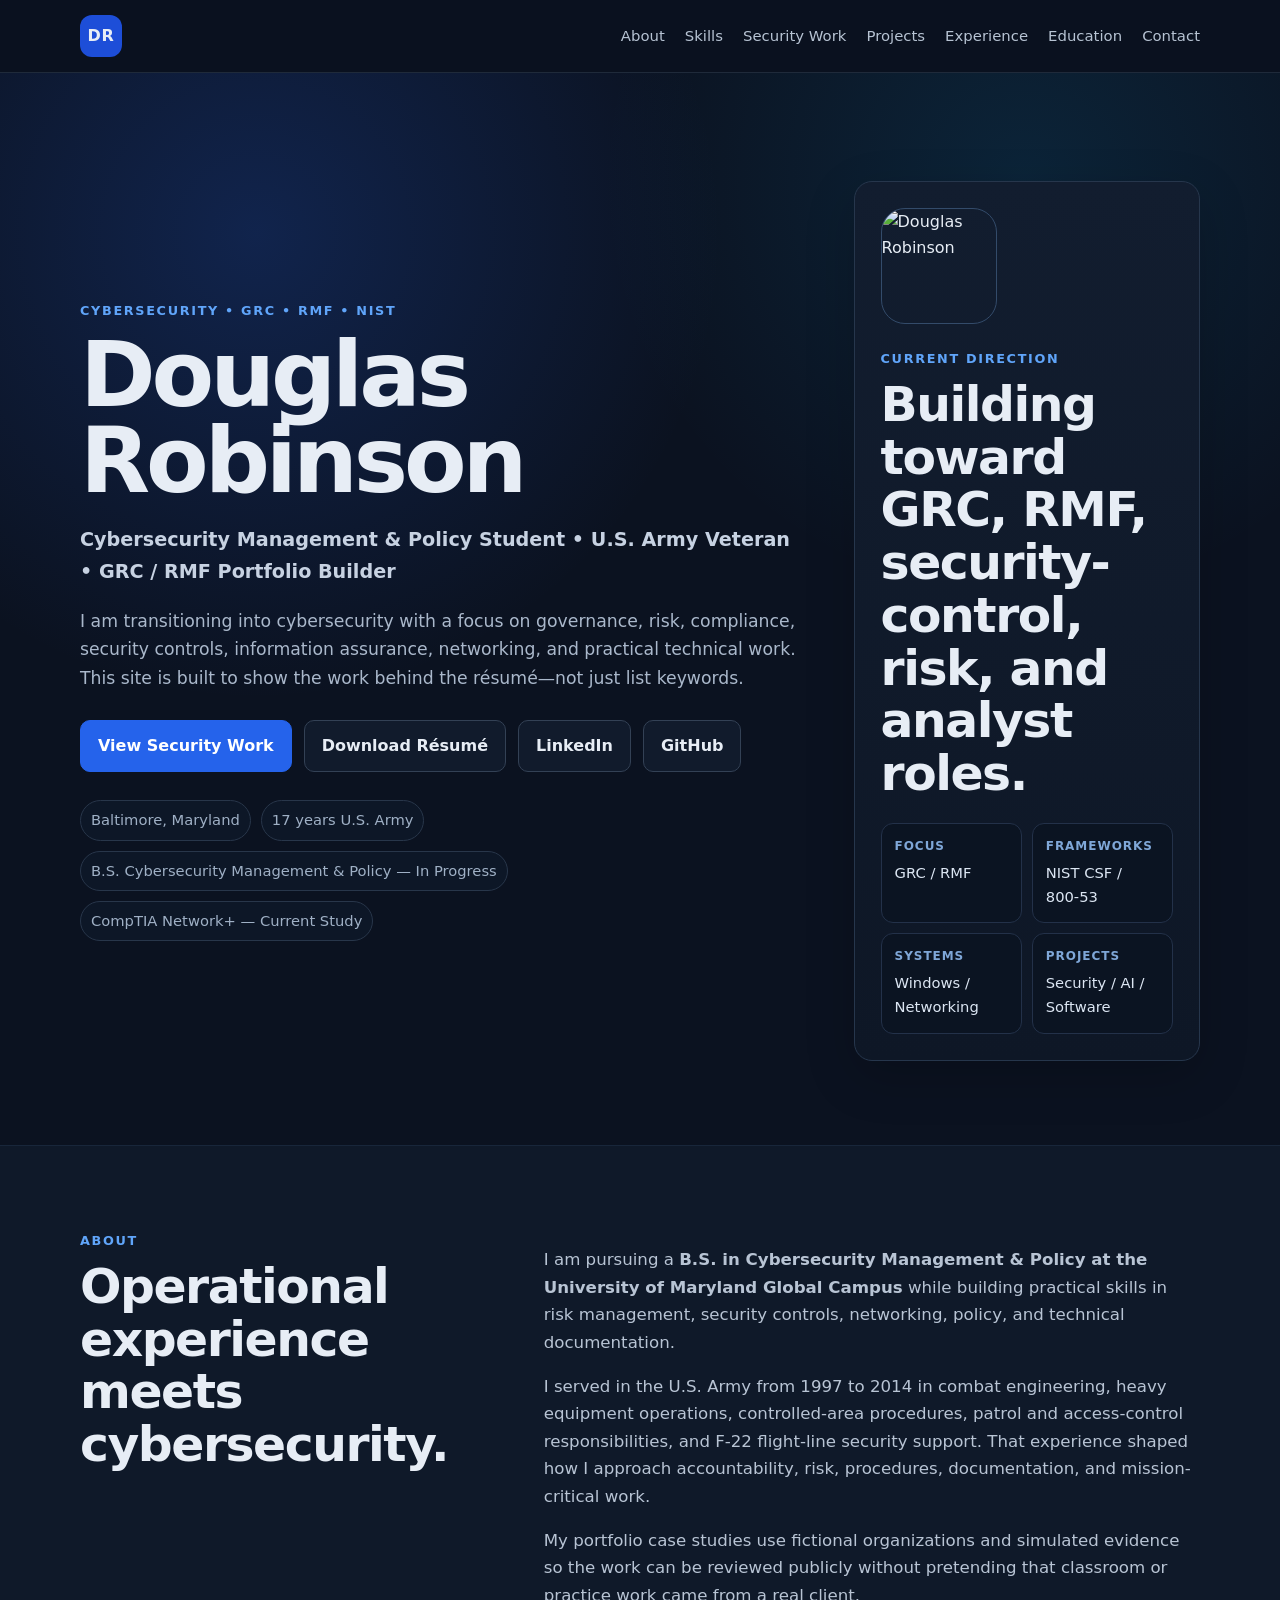
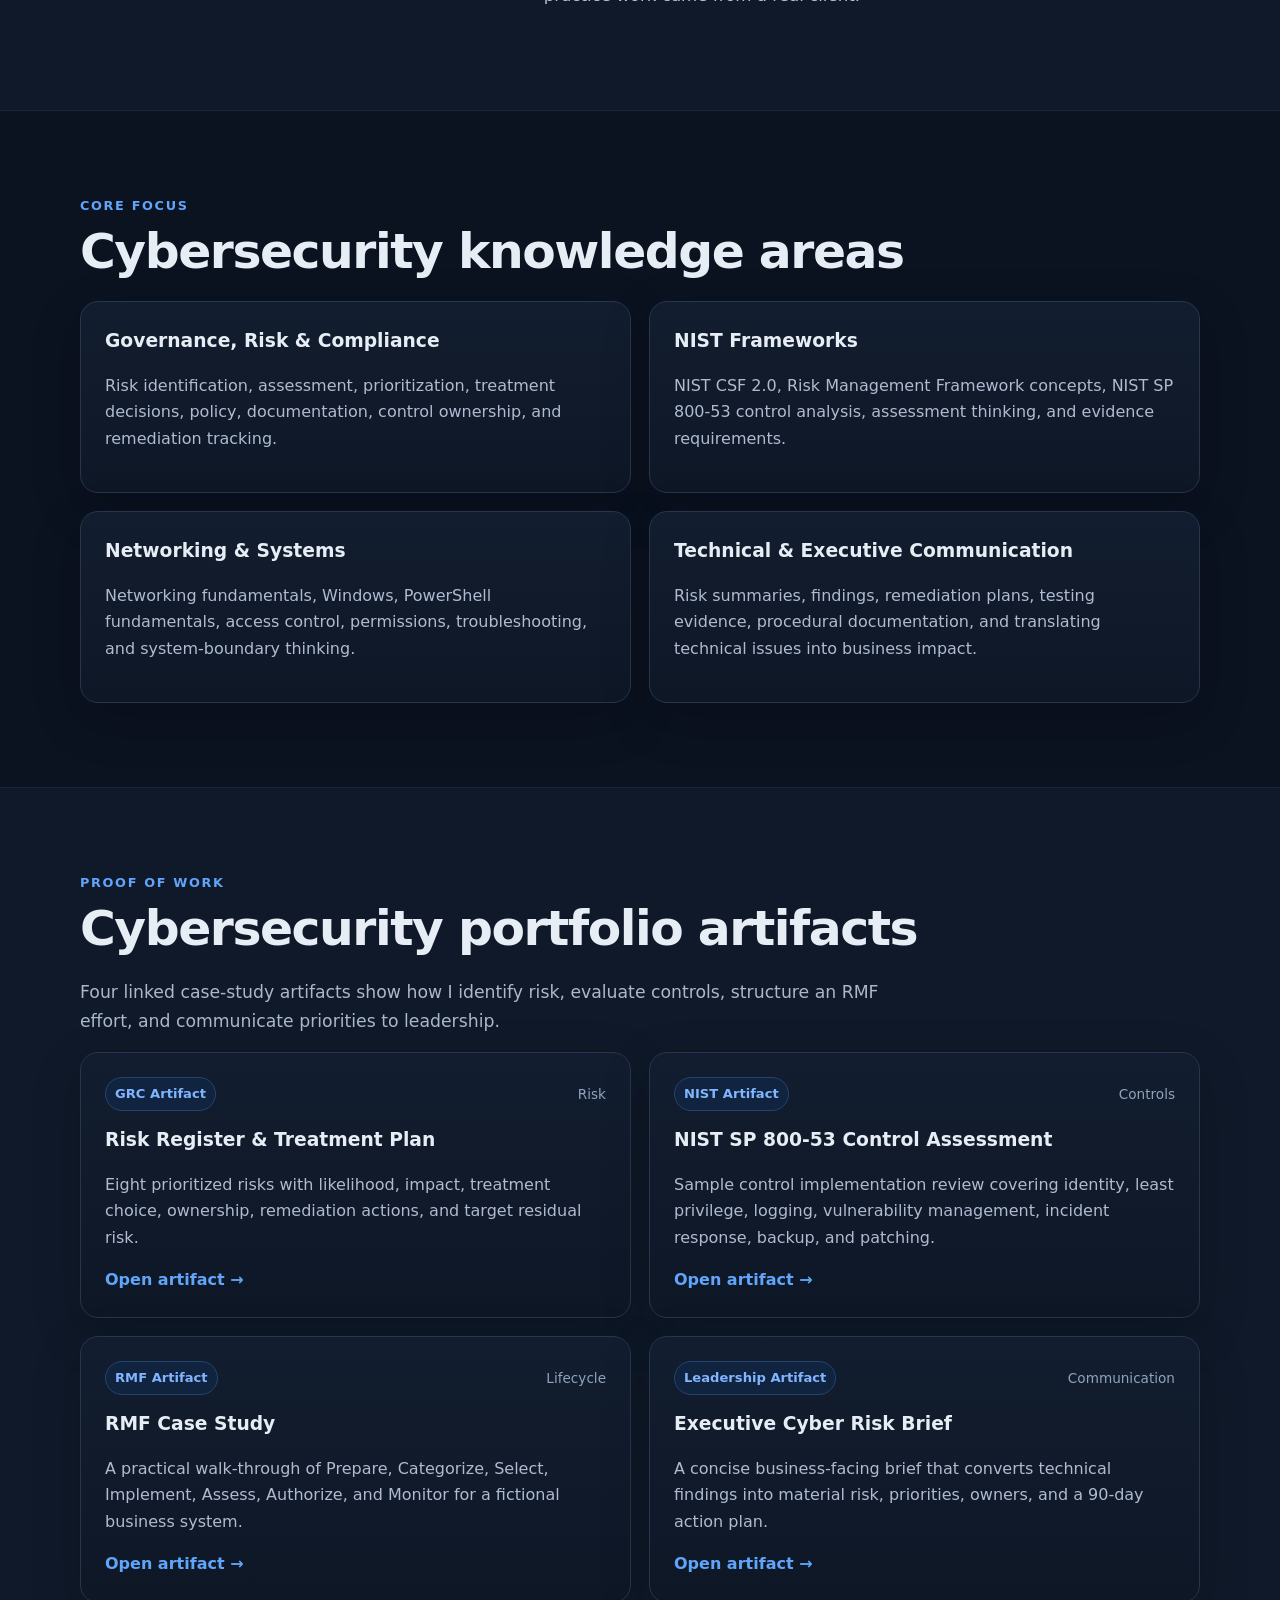
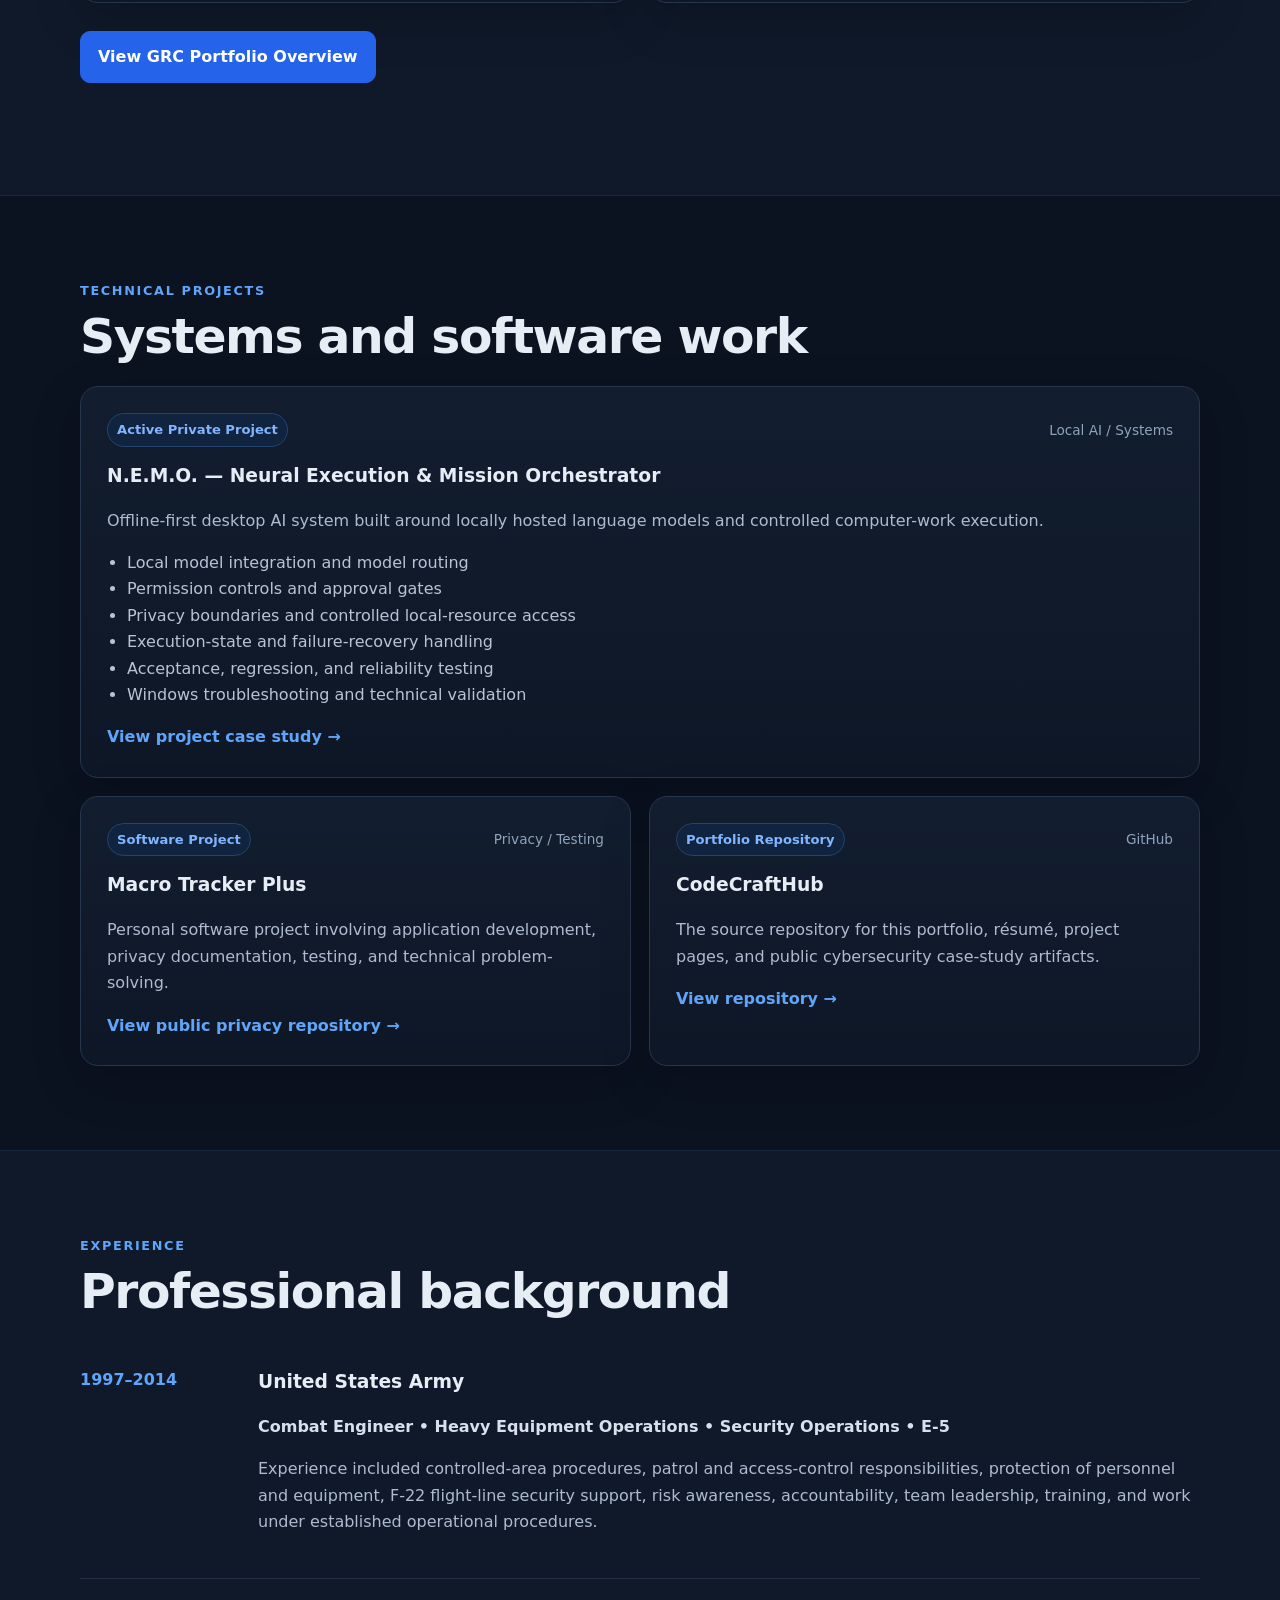
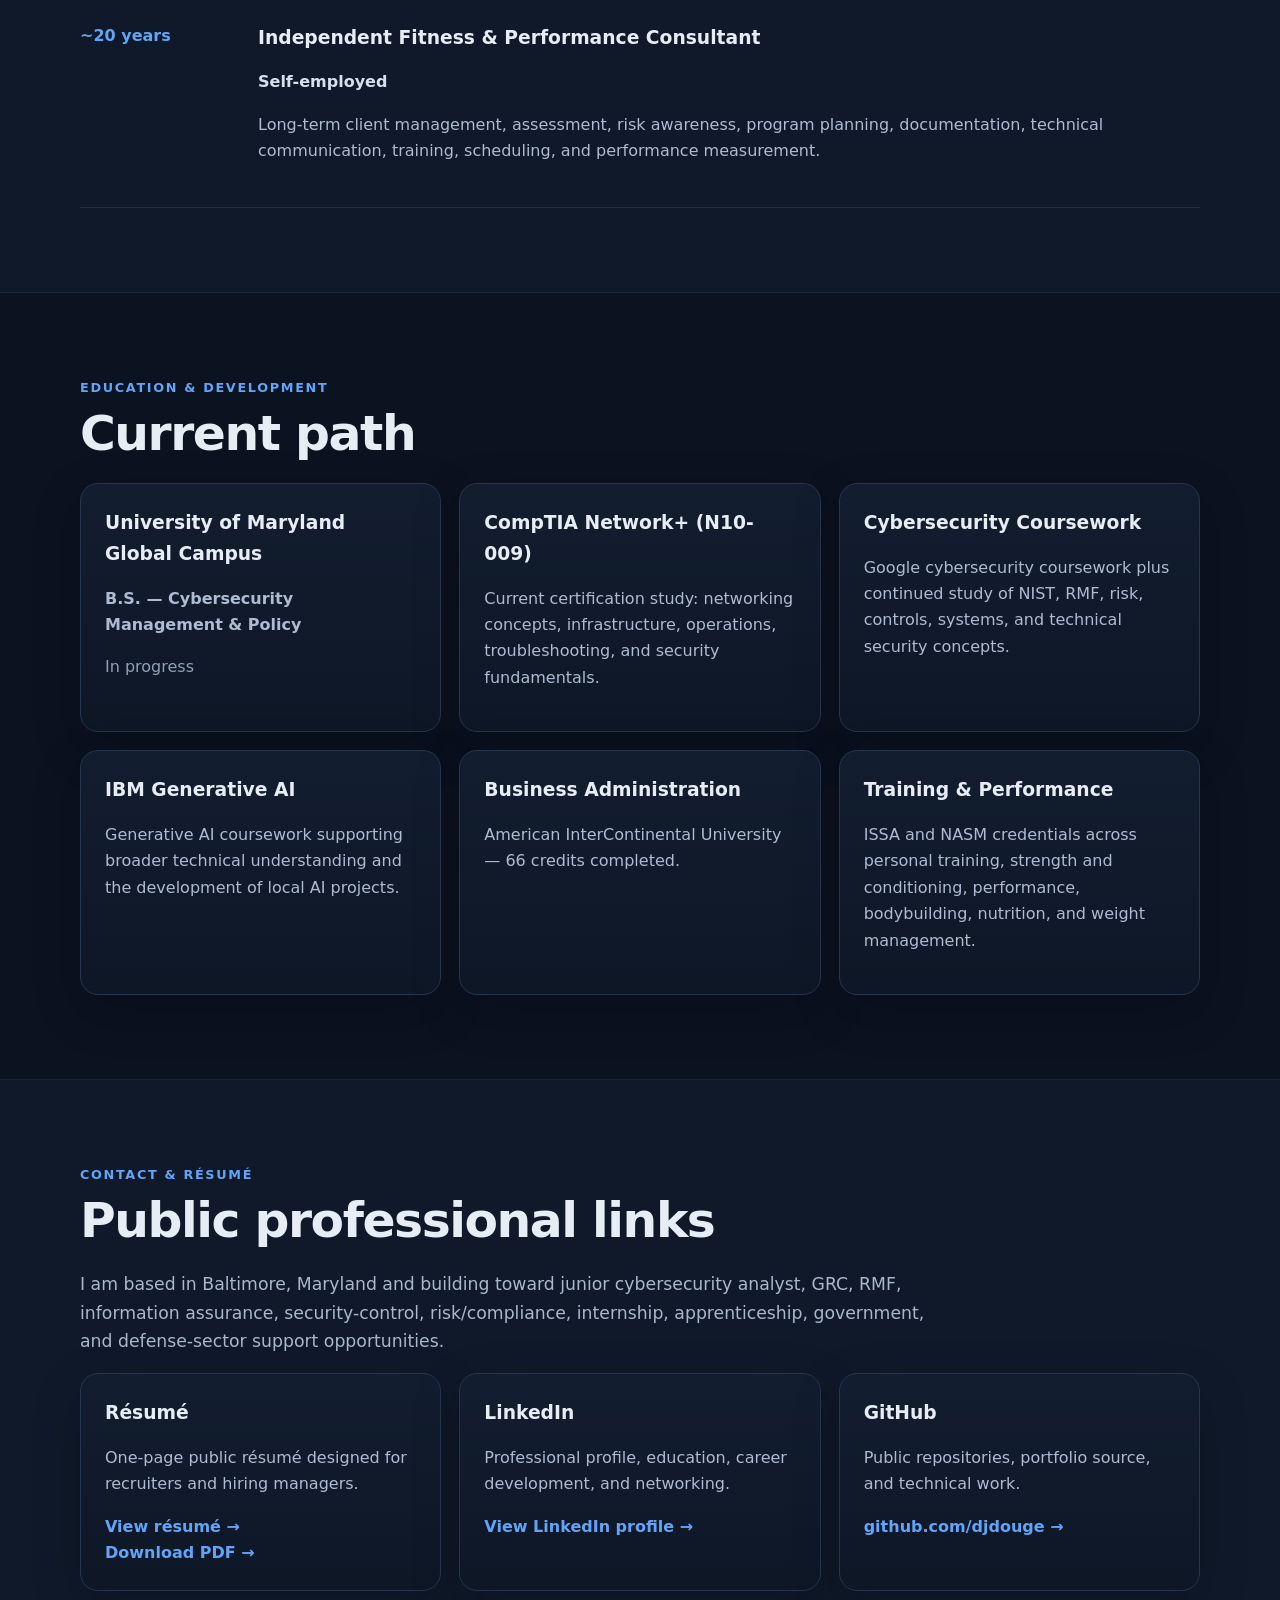
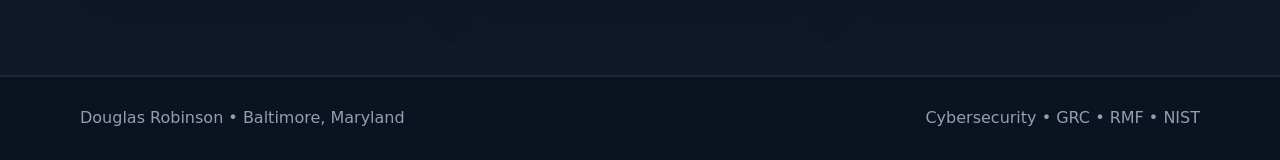
==== commit e68b4394: "Add LinkedIn to portfolio contact links" ====
--- a/index.html
+++ b/index.html
@@ -11,14 +11,14 @@
 <body>
 <header class="site-header"><div class="container nav-wrap"><a class="brand" href="#top">DR</a><nav class="nav" aria-label="Primary navigation"><a href="#about">About</a><a href="#skills">Skills</a><a href="#portfolio">Security Work</a><a href="#projects">Projects</a><a href="#experience">Experience</a><a href="#education">Education</a><a href="#contact">Contact</a></nav></div></header>
 <main id="top">
-<section class="hero section"><div class="container hero-grid"><div><p class="eyebrow">Cybersecurity • GRC • RMF • NIST</p><h1>Douglas Robinson</h1><p class="hero-title">Cybersecurity Management &amp; Policy Student • U.S. Army Veteran • GRC / RMF Portfolio Builder</p><p class="lead">I am transitioning into cybersecurity with a focus on governance, risk, compliance, security controls, information assurance, networking, and practical technical work. This site is built to show the work behind the résumé—not just list keywords.</p><div class="cta-row"><a class="button button-primary" href="#portfolio">View Security Work</a><a class="button" href="Douglas_Robinson_Public_Resume.pdf" download>Download Résumé</a><a class="button" href="https://github.com/djdouge" target="_blank" rel="noopener noreferrer">GitHub</a></div><div class="quick-facts"><span>Baltimore, Maryland</span><span>17 years U.S. Army</span><span>B.S. Cybersecurity Management &amp; Policy — In Progress</span><span>CompTIA Network+ — Current Study</span></div></div><aside class="profile-card"><img class="profile-photo" src="https://avatars.githubusercontent.com/u/194039045?v=4" alt="Douglas Robinson" /><p class="profile-label">Current Direction</p><h2>Building toward GRC, RMF, security-control, risk, and analyst roles.</h2><div class="mini-grid"><div><strong>Focus</strong><span>GRC / RMF</span></div><div><strong>Frameworks</strong><span>NIST CSF / 800-53</span></div><div><strong>Systems</strong><span>Windows / Networking</span></div><div><strong>Projects</strong><span>Security / AI / Software</span></div></div></aside></div></section>
+<section class="hero section"><div class="container hero-grid"><div><p class="eyebrow">Cybersecurity • GRC • RMF • NIST</p><h1>Douglas Robinson</h1><p class="hero-title">Cybersecurity Management &amp; Policy Student • U.S. Army Veteran • GRC / RMF Portfolio Builder</p><p class="lead">I am transitioning into cybersecurity with a focus on governance, risk, compliance, security controls, information assurance, networking, and practical technical work. This site is built to show the work behind the résumé—not just list keywords.</p><div class="cta-row"><a class="button button-primary" href="#portfolio">View Security Work</a><a class="button" href="Douglas_Robinson_Public_Resume.pdf" download>Download Résumé</a><a class="button" href="https://linkedin.com/in/douglas-robinson-29ab6088" target="_blank" rel="noopener noreferrer">LinkedIn</a><a class="button" href="https://github.com/djdouge" target="_blank" rel="noopener noreferrer">GitHub</a></div><div class="quick-facts"><span>Baltimore, Maryland</span><span>17 years U.S. Army</span><span>B.S. Cybersecurity Management &amp; Policy — In Progress</span><span>CompTIA Network+ — Current Study</span></div></div><aside class="profile-card"><img class="profile-photo" src="https://avatars.githubusercontent.com/u/194039045?v=4" alt="Douglas Robinson" /><p class="profile-label">Current Direction</p><h2>Building toward GRC, RMF, security-control, risk, and analyst roles.</h2><div class="mini-grid"><div><strong>Focus</strong><span>GRC / RMF</span></div><div><strong>Frameworks</strong><span>NIST CSF / 800-53</span></div><div><strong>Systems</strong><span>Windows / Networking</span></div><div><strong>Projects</strong><span>Security / AI / Software</span></div></div></aside></div></section>
 <section id="about" class="section section-alt"><div class="container two-col"><div><p class="section-kicker">About</p><h2>Operational experience meets cybersecurity.</h2></div><div class="copy-block"><p>I am pursuing a <strong>B.S. in Cybersecurity Management &amp; Policy at the University of Maryland Global Campus</strong> while building practical skills in risk management, security controls, networking, policy, and technical documentation.</p><p>I served in the U.S. Army from 1997 to 2014 in combat engineering, heavy equipment operations, controlled-area procedures, patrol and access-control responsibilities, and F-22 flight-line security support. That experience shaped how I approach accountability, risk, procedures, documentation, and mission-critical work.</p><p>My portfolio case studies use fictional organizations and simulated evidence so the work can be reviewed publicly without pretending that classroom or practice work came from a real client.</p></div></div></section>
 <section id="skills" class="section"><div class="container"><p class="section-kicker">Core Focus</p><h2>Cybersecurity knowledge areas</h2><div class="skill-grid"><article class="card"><h3>Governance, Risk &amp; Compliance</h3><p>Risk identification, assessment, prioritization, treatment decisions, policy, documentation, control ownership, and remediation tracking.</p></article><article class="card"><h3>NIST Frameworks</h3><p>NIST CSF 2.0, Risk Management Framework concepts, NIST SP 800-53 control analysis, assessment thinking, and evidence requirements.</p></article><article class="card"><h3>Networking &amp; Systems</h3><p>Networking fundamentals, Windows, PowerShell fundamentals, access control, permissions, troubleshooting, and system-boundary thinking.</p></article><article class="card"><h3>Technical &amp; Executive Communication</h3><p>Risk summaries, findings, remediation plans, testing evidence, procedural documentation, and translating technical issues into business impact.</p></article></div></div></section>
 <section id="portfolio" class="section section-alt"><div class="container"><p class="section-kicker">Proof of Work</p><h2>Cybersecurity portfolio artifacts</h2><p class="lead">Four linked case-study artifacts show how I identify risk, evaluate controls, structure an RMF effort, and communicate priorities to leadership.</p><div class="artifact-grid"><article class="artifact-card"><div class="project-topline"><span class="pill">GRC Artifact</span><span>Risk</span></div><h3>Risk Register &amp; Treatment Plan</h3><p>Eight prioritized risks with likelihood, impact, treatment choice, ownership, remediation actions, and target residual risk.</p><a class="text-link" href="artifacts/risk-register.html">Open artifact →</a></article><article class="artifact-card"><div class="project-topline"><span class="pill">NIST Artifact</span><span>Controls</span></div><h3>NIST SP 800-53 Control Assessment</h3><p>Sample control implementation review covering identity, least privilege, logging, vulnerability management, incident response, backup, and patching.</p><a class="text-link" href="artifacts/control-assessment.html">Open artifact →</a></article><article class="artifact-card"><div class="project-topline"><span class="pill">RMF Artifact</span><span>Lifecycle</span></div><h3>RMF Case Study</h3><p>A practical walk-through of Prepare, Categorize, Select, Implement, Assess, Authorize, and Monitor for a fictional business system.</p><a class="text-link" href="artifacts/rmf-case-study.html">Open artifact →</a></article><article class="artifact-card"><div class="project-topline"><span class="pill">Leadership Artifact</span><span>Communication</span></div><h3>Executive Cyber Risk Brief</h3><p>A concise business-facing brief that converts technical findings into material risk, priorities, owners, and a 90-day action plan.</p><a class="text-link" href="artifacts/executive-risk-brief.html">Open artifact →</a></article></div><div class="cta-row"><a class="button button-primary" href="projects/grc.html">View GRC Portfolio Overview</a></div></div></section>
 <section id="projects" class="section"><div class="container"><p class="section-kicker">Technical Projects</p><h2>Systems and software work</h2><div class="project-grid"><article class="project-card featured"><div class="project-topline"><span class="pill">Active Private Project</span><span>Local AI / Systems</span></div><h3>N.E.M.O. — Neural Execution &amp; Mission Orchestrator</h3><p>Offline-first desktop AI system built around locally hosted language models and controlled computer-work execution.</p><ul><li>Local model integration and model routing</li><li>Permission controls and approval gates</li><li>Privacy boundaries and controlled local-resource access</li><li>Execution-state and failure-recovery handling</li><li>Acceptance, regression, and reliability testing</li><li>Windows troubleshooting and technical validation</li></ul><a class="text-link" href="projects/nemo.html">View project case study →</a></article><article class="project-card"><div class="project-topline"><span class="pill">Software Project</span><span>Privacy / Testing</span></div><h3>Macro Tracker Plus</h3><p>Personal software project involving application development, privacy documentation, testing, and technical problem-solving.</p><a class="text-link" href="https://github.com/djdouge/macro-tracker-plus-privacy" target="_blank" rel="noopener noreferrer">View public privacy repository →</a></article><article class="project-card"><div class="project-topline"><span class="pill">Portfolio Repository</span><span>GitHub</span></div><h3>CodeCraftHub</h3><p>The source repository for this portfolio, résumé, project pages, and public cybersecurity case-study artifacts.</p><a class="text-link" href="https://github.com/djdouge/CodeCraftHub" target="_blank" rel="noopener noreferrer">View repository →</a></article></div></div></section>
 <section id="experience" class="section section-alt"><div class="container"><p class="section-kicker">Experience</p><h2>Professional background</h2><div class="timeline"><article class="timeline-item"><div class="timeline-date">1997–2014</div><div><h3>United States Army</h3><p class="subhead">Combat Engineer • Heavy Equipment Operations • Security Operations • E-5</p><p>Experience included controlled-area procedures, patrol and access-control responsibilities, protection of personnel and equipment, F-22 flight-line security support, risk awareness, accountability, team leadership, training, and work under established operational procedures.</p></div></article><article class="timeline-item"><div class="timeline-date">~20 years</div><div><h3>Independent Fitness &amp; Performance Consultant</h3><p class="subhead">Self-employed</p><p>Long-term client management, assessment, risk awareness, program planning, documentation, technical communication, training, scheduling, and performance measurement.</p></div></article></div></div></section>
 <section id="education" class="section"><div class="container"><p class="section-kicker">Education &amp; Development</p><h2>Current path</h2><div class="credential-grid"><article class="card"><h3>University of Maryland Global Campus</h3><p><strong>B.S. — Cybersecurity Management &amp; Policy</strong></p><p class="muted">In progress</p></article><article class="card"><h3>CompTIA Network+ (N10-009)</h3><p>Current certification study: networking concepts, infrastructure, operations, troubleshooting, and security fundamentals.</p></article><article class="card"><h3>Cybersecurity Coursework</h3><p>Google cybersecurity coursework plus continued study of NIST, RMF, risk, controls, systems, and technical security concepts.</p></article><article class="card"><h3>IBM Generative AI</h3><p>Generative AI coursework supporting broader technical understanding and the development of local AI projects.</p></article><article class="card"><h3>Business Administration</h3><p>American InterContinental University — 66 credits completed.</p></article><article class="card"><h3>Training &amp; Performance</h3><p>ISSA and NASM credentials across personal training, strength and conditioning, performance, bodybuilding, nutrition, and weight management.</p></article></div></div></section>
-<section id="contact" class="section section-alt"><div class="container"><p class="section-kicker">Contact &amp; Résumé</p><h2>Public professional links</h2><p class="lead">I am building toward junior cybersecurity analyst, GRC, RMF, information assurance, security-control, risk/compliance, internship, apprenticeship, government, and defense-sector support opportunities.</p><div class="contact-grid"><article class="contact-card"><h3>Résumé</h3><p>One-page public résumé designed for recruiters and hiring managers.</p><a class="text-link" href="resume.html">View résumé →</a><br><a class="text-link" href="Douglas_Robinson_Public_Resume.pdf" download>Download PDF →</a></article><article class="contact-card"><h3>GitHub</h3><p>Public repositories and portfolio source.</p><a class="text-link" href="https://github.com/djdouge" target="_blank" rel="noopener noreferrer">github.com/djdouge →</a></article><article class="contact-card"><h3>Location</h3><p>Baltimore, Maryland. Open to relevant local, hybrid, and remote opportunities.</p><a class="text-link" href="https://github.com/djdouge/CodeCraftHub" target="_blank" rel="noopener noreferrer">Portfolio repository →</a></article></div></div></section>
+<section id="contact" class="section section-alt"><div class="container"><p class="section-kicker">Contact &amp; Résumé</p><h2>Public professional links</h2><p class="lead">I am based in Baltimore, Maryland and building toward junior cybersecurity analyst, GRC, RMF, information assurance, security-control, risk/compliance, internship, apprenticeship, government, and defense-sector support opportunities.</p><div class="contact-grid"><article class="contact-card"><h3>Résumé</h3><p>One-page public résumé designed for recruiters and hiring managers.</p><a class="text-link" href="resume.html">View résumé →</a><br><a class="text-link" href="Douglas_Robinson_Public_Resume.pdf" download>Download PDF →</a></article><article class="contact-card"><h3>LinkedIn</h3><p>Professional profile, education, career development, and networking.</p><a class="text-link" href="https://linkedin.com/in/douglas-robinson-29ab6088" target="_blank" rel="noopener noreferrer">View LinkedIn profile →</a></article><article class="contact-card"><h3>GitHub</h3><p>Public repositories, portfolio source, and technical work.</p><a class="text-link" href="https://github.com/djdouge" target="_blank" rel="noopener noreferrer">github.com/djdouge →</a></article></div></div></section>
 </main>
 <footer class="footer"><div class="container footer-wrap"><span>Douglas Robinson • Baltimore, Maryland</span><span>Cybersecurity • GRC • RMF • NIST</span></div></footer>
 </body></html>
